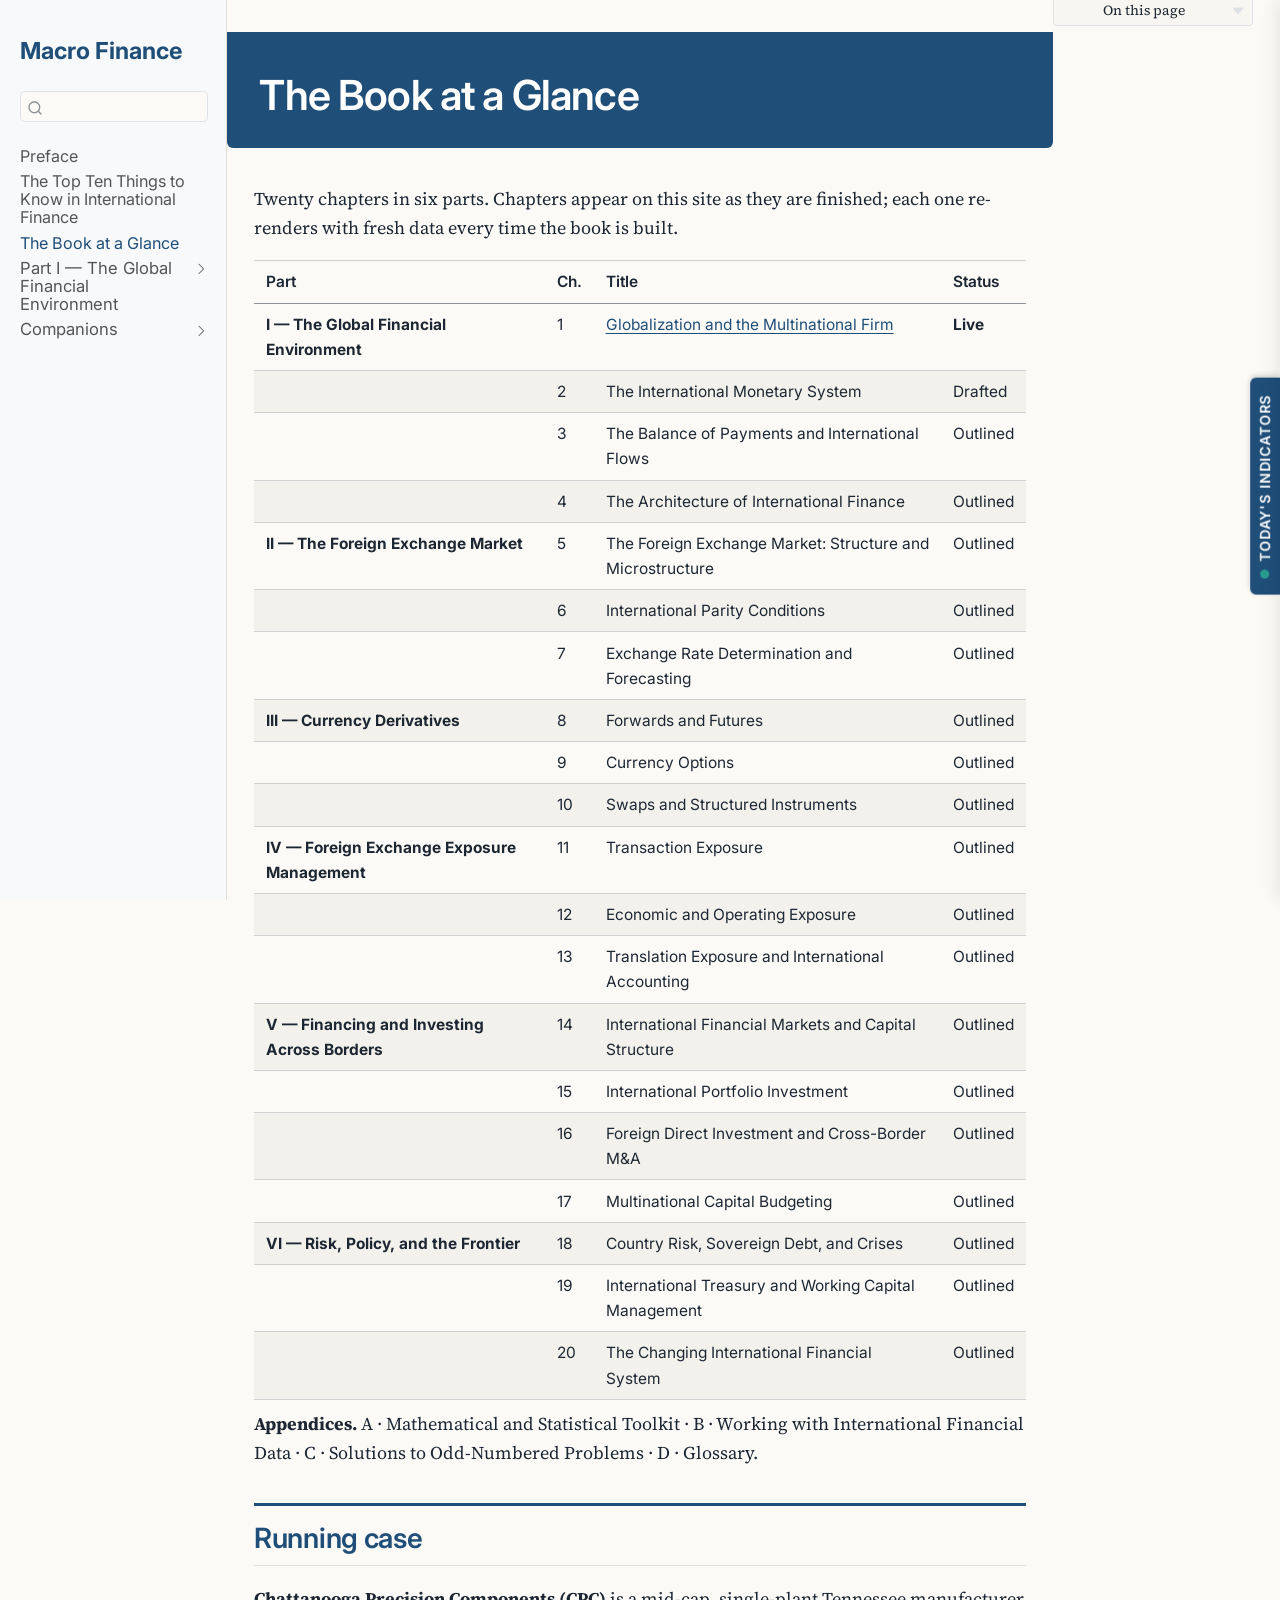
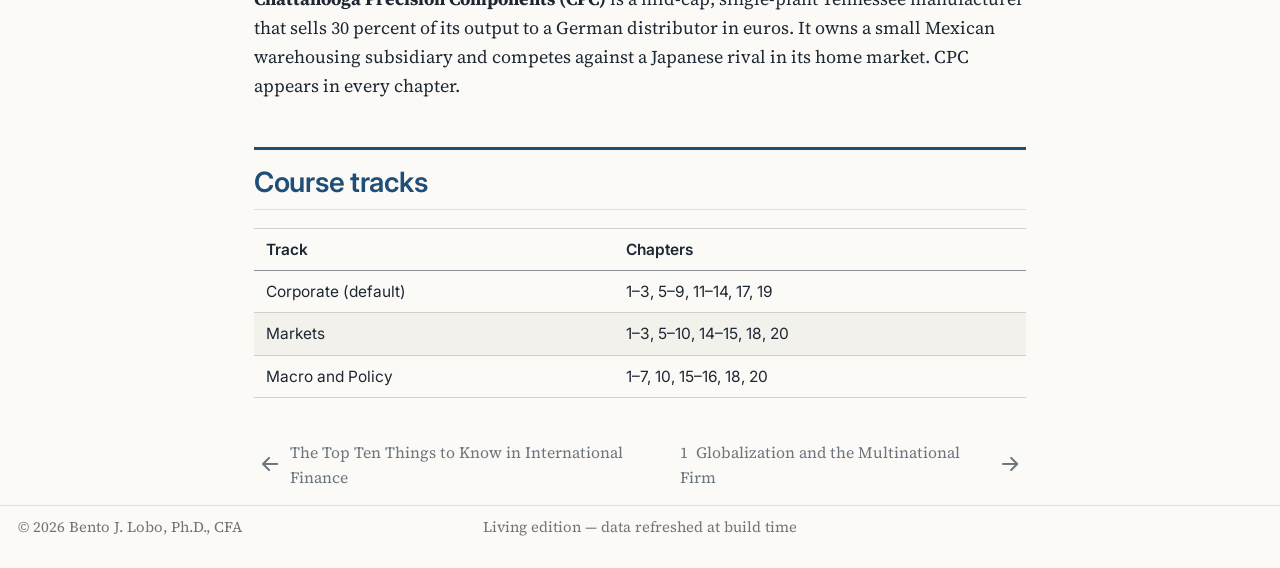
==== contents.html @ 24e32c63 "Built site for gh-pages" ====
<!DOCTYPE html>
<html xmlns="http://www.w3.org/1999/xhtml" lang="en" xml:lang="en"><head>

<meta charset="utf-8">
<meta name="generator" content="quarto-1.11.9">

<meta name="viewport" content="width=device-width, initial-scale=1.0, user-scalable=yes">


<title>The Book at a Glance – Macro Finance</title>
<style>
/* Default styles provided by pandoc.
** See https://pandoc.org/MANUAL.html#variables-for-html for config info.
*/
span.smallcaps{font-variant: small-caps;}
div.columns{display: flex; gap: 1.5em;}
div.column{flex: auto;}
@media screen {
div.columns{gap: min(4vw, 1.5em);}
div.column{overflow-x: auto;}
}
div.hanging-indent{margin-left: 1.5em; text-indent: -1.5em;}
ul.task-list{list-style: none;}
ul.task-list li input[type="checkbox"] {
  width: 0.8em;
  margin: 0 0.8em 0.2em -1em; /* quarto-specific, see https://github.com/quarto-dev/quarto-cli/issues/4556 */ 
  vertical-align: middle;
}
</style>


<script src="site_libs/quarto-nav/quarto-nav.js"></script>
<script src="site_libs/quarto-nav/headroom.min.js"></script>
<script src="site_libs/clipboard/clipboard.min.js"></script>
<script src="site_libs/quarto-search/autocomplete.umd.js"></script>
<script src="site_libs/quarto-search/fuse.min.js"></script>
<script src="site_libs/quarto-search/quarto-search.js"></script>
<meta name="quarto:offset" content="./">
<link href="./chapters/01-introduction.html" rel="next">
<link href="./front/top-ten.html" rel="prev">
<script src="site_libs/quarto-html/quarto.js" type="module"></script>
<script src="site_libs/quarto-html/tabsets/tabsets.js" type="module"></script>
<script src="site_libs/quarto-html/scrollable-regions/scrollable-regions.js" type="module"></script>
<script src="site_libs/quarto-html/popper.min.js"></script>
<script src="site_libs/quarto-html/tippy.umd.min.js"></script>
<script src="site_libs/quarto-html/anchor.min.js"></script>
<link href="site_libs/quarto-html/tippy.css" rel="stylesheet">
<link href="site_libs/quarto-html/quarto-syntax-highlighting-63b5708e65d6cd79cd7618c58d0c21e7.css" rel="stylesheet" id="quarto-text-highlighting-styles">
<script src="site_libs/bootstrap/bootstrap.min.js"></script>
<link href="site_libs/bootstrap/bootstrap-icons.css" rel="stylesheet">
<link href="site_libs/bootstrap/bootstrap-5a69d7421ec103e6927869f8fc206c29.min.css" rel="stylesheet" append-hash="true" id="quarto-bootstrap" data-mode="light">
<script id="quarto-search-options" type="application/json">{
  "location": "sidebar",
  "copy-button": false,
  "collapse-after": 3,
  "panel-placement": "start",
  "type": "textbox",
  "limit": 50,
  "keyboard-shortcut": [
    "f",
    "/",
    "s"
  ],
  "show-item-context": false,
  "language": {
    "search-no-results-text": "No results",
    "search-matching-documents-text": "matching documents",
    "search-copy-link-title": "Copy link to search",
    "search-hide-matches-text": "Hide additional matches",
    "search-more-match-text": "more match in this document",
    "search-more-matches-text": "more matches in this document",
    "search-clear-button-title": "Clear",
    "search-text-placeholder": "",
    "search-detached-cancel-button-title": "Cancel",
    "search-submit-button-title": "Submit",
    "search-label": "Search"
  }
}</script>


</head>

<body class="nav-sidebar docked quarto-light"><a id="quarto-skip-link" class="visually-hidden-focusable" href="#quarto-document-content">Skip to main content</a>

<div id="quarto-search-results"></div>
  <header id="quarto-header" class="headroom fixed-top">
  <nav class="quarto-secondary-nav" aria-label="Toolbar">
    <div class="container-fluid d-flex">
      <button type="button" class="quarto-btn-toggle btn" data-bs-toggle="collapse" role="button" data-bs-target=".quarto-sidebar-collapse-item" aria-controls="quarto-sidebar" aria-expanded="false" aria-label="Toggle sidebar navigation" onclick="if (window.quartoToggleHeadroom) { window.quartoToggleHeadroom(); }">
        <i class="bi bi-layout-text-sidebar-reverse"></i>
      </button>
        <nav class="quarto-page-breadcrumbs" aria-label="Breadcrumbs"><ol class="breadcrumb"><li class="breadcrumb-item"><a href="./contents.html">The Book at a Glance</a></li></ol></nav>
        <a class="flex-grow-1" data-bs-toggle="collapse" data-bs-target=".quarto-sidebar-collapse-item" onclick="if (window.quartoToggleHeadroom) { window.quartoToggleHeadroom(); }">      
        </a>
      <button type="button" class="btn quarto-search-button" aria-label="Search" onclick="window.quartoOpenSearch();">
        <i class="bi bi-search"></i>
      </button>
    </div>
  </nav>
</header>
<!-- content -->
<div id="quarto-content" class="quarto-container page-columns page-rows-contents page-layout-article">
<!-- sidebar -->
  <nav id="quarto-sidebar" class="sidebar collapse collapse-horizontal quarto-sidebar-collapse-item sidebar-navigation docked overflow-auto" aria-label="Site">
    <div class="pt-lg-2 mt-2 text-left sidebar-header">
    <div class="sidebar-title mb-0 py-0">
      <a href="./">Macro Finance</a> 
    </div>
      </div>
        <div class="mt-2 flex-shrink-0 align-items-center">
        <div class="sidebar-search">
        <div id="quarto-search" class="" title="Search"></div>
        </div>
        </div>
    <div class="sidebar-menu-container"> 
    <ul class="list-unstyled mt-1">
        <li class="sidebar-item">
  <div class="sidebar-item-container"> 
  <a href="./index.html" class="sidebar-item-text sidebar-link">
 <span class="menu-text">Preface</span></a>
  </div>
</li>
        <li class="sidebar-item">
  <div class="sidebar-item-container"> 
  <a href="./front/top-ten.html" class="sidebar-item-text sidebar-link">
 <span class="menu-text">The Top Ten Things to Know in International Finance</span></a>
  </div>
</li>
        <li class="sidebar-item">
  <div class="sidebar-item-container"> 
  <a href="./contents.html" class="sidebar-item-text sidebar-link active">
 <span class="menu-text">The Book at a Glance</span></a>
  </div>
</li>
        <li class="sidebar-item sidebar-item-section">
      <div class="sidebar-item-container"> 
            <button type="button" class="sidebar-item-text sidebar-item-toggle sidebar-link text-start collapsed" data-bs-toggle="collapse" data-bs-target="#quarto-sidebar-section-1" aria-controls="quarto-sidebar-section-1" aria-expanded="false">
 <span class="menu-text" id="quarto-sidebar-section-1-label">Part I — The Global Financial Environment</span><i class="bi bi-chevron-right" aria-hidden="true"></i></button>
      </div>
      <ul id="quarto-sidebar-section-1" aria-labelledby="quarto-sidebar-section-1-label" class="collapse list-unstyled sidebar-section depth1 ">  
          <li class="sidebar-item">
  <div class="sidebar-item-container"> 
  <a href="./chapters/01-introduction.html" class="sidebar-item-text sidebar-link">
 <span class="menu-text"><span class="chapter-number">1</span>&nbsp; <span class="chapter-title">Globalization and the Multinational Firm</span></span></a>
  </div>
</li>
      </ul>
  </li>
        <li class="sidebar-item sidebar-item-section">
      <div class="sidebar-item-container"> 
            <button type="button" class="sidebar-item-text sidebar-item-toggle sidebar-link text-start collapsed" data-bs-toggle="collapse" data-bs-target="#quarto-sidebar-section-2" aria-controls="quarto-sidebar-section-2" aria-expanded="false">
 <span class="menu-text" id="quarto-sidebar-section-2-label">Companions</span><i class="bi bi-chevron-right" aria-hidden="true"></i></button>
      </div>
      <ul id="quarto-sidebar-section-2" aria-labelledby="quarto-sidebar-section-2-label" class="collapse list-unstyled sidebar-section depth1 ">  
          <li class="sidebar-item">
  <div class="sidebar-item-container"> 
  <a href="./companions/ai.html" class="sidebar-item-text sidebar-link">
 <span class="menu-text">AI in International Finance</span></a>
  </div>
</li>
          <li class="sidebar-item">
  <div class="sidebar-item-container"> 
  <a href="./companions/beyond-the-page.html" class="sidebar-item-text sidebar-link">
 <span class="menu-text">Beyond the Page</span></a>
  </div>
</li>
      </ul>
  </li>
    </ul>
    </div>
</nav>
<div id="quarto-sidebar-glass" class="quarto-sidebar-collapse-item" data-bs-toggle="collapse" data-bs-target=".quarto-sidebar-collapse-item"></div>
<!-- margin-sidebar -->
    <div id="quarto-margin-sidebar" class="sidebar margin-sidebar">
        <nav id="TOC" role="doc-toc" aria-labelledby="toc-title" class="toc-active">
    <h2 id="toc-title">On this page</h2>
   
  <ul>
  <li><a href="#running-case" id="toc-running-case" class="nav-link active" data-scroll-target="#running-case">Running case</a></li>
  <li><a href="#course-tracks" id="toc-course-tracks" class="nav-link" data-scroll-target="#course-tracks">Course tracks</a></li>
  </ul>
</nav>
    </div>
<!-- main -->
<main class="content" id="quarto-document-content" tabindex="-1">

<header id="title-block-header" class="quarto-title-block default">
<div class="quarto-title">
<h1 class="title">The Book at a Glance</h1>
</div>



<div class="quarto-title-meta">

    
  
    
  </div>
  


</header>


<p>Twenty chapters in six parts. Chapters appear on this site as they are finished; each one re-renders with fresh data every time the book is built.</p>
<table class="caption-top table">
<thead>
<tr class="header">
<th>Part</th>
<th>Ch.</th>
<th>Title</th>
<th>Status</th>
</tr>
</thead>
<tbody>
<tr class="odd">
<td><strong>I — The Global Financial Environment</strong></td>
<td>1</td>
<td><a href="./chapters/01-introduction.html">Globalization and the Multinational Firm</a></td>
<td><strong>Live</strong></td>
</tr>
<tr class="even">
<td></td>
<td>2</td>
<td>The International Monetary System</td>
<td>Drafted</td>
</tr>
<tr class="odd">
<td></td>
<td>3</td>
<td>The Balance of Payments and International Flows</td>
<td>Outlined</td>
</tr>
<tr class="even">
<td></td>
<td>4</td>
<td>The Architecture of International Finance</td>
<td>Outlined</td>
</tr>
<tr class="odd">
<td><strong>II — The Foreign Exchange Market</strong></td>
<td>5</td>
<td>The Foreign Exchange Market: Structure and Microstructure</td>
<td>Outlined</td>
</tr>
<tr class="even">
<td></td>
<td>6</td>
<td>International Parity Conditions</td>
<td>Outlined</td>
</tr>
<tr class="odd">
<td></td>
<td>7</td>
<td>Exchange Rate Determination and Forecasting</td>
<td>Outlined</td>
</tr>
<tr class="even">
<td><strong>III — Currency Derivatives</strong></td>
<td>8</td>
<td>Forwards and Futures</td>
<td>Outlined</td>
</tr>
<tr class="odd">
<td></td>
<td>9</td>
<td>Currency Options</td>
<td>Outlined</td>
</tr>
<tr class="even">
<td></td>
<td>10</td>
<td>Swaps and Structured Instruments</td>
<td>Outlined</td>
</tr>
<tr class="odd">
<td><strong>IV — Foreign Exchange Exposure Management</strong></td>
<td>11</td>
<td>Transaction Exposure</td>
<td>Outlined</td>
</tr>
<tr class="even">
<td></td>
<td>12</td>
<td>Economic and Operating Exposure</td>
<td>Outlined</td>
</tr>
<tr class="odd">
<td></td>
<td>13</td>
<td>Translation Exposure and International Accounting</td>
<td>Outlined</td>
</tr>
<tr class="even">
<td><strong>V — Financing and Investing Across Borders</strong></td>
<td>14</td>
<td>International Financial Markets and Capital Structure</td>
<td>Outlined</td>
</tr>
<tr class="odd">
<td></td>
<td>15</td>
<td>International Portfolio Investment</td>
<td>Outlined</td>
</tr>
<tr class="even">
<td></td>
<td>16</td>
<td>Foreign Direct Investment and Cross-Border M&amp;A</td>
<td>Outlined</td>
</tr>
<tr class="odd">
<td></td>
<td>17</td>
<td>Multinational Capital Budgeting</td>
<td>Outlined</td>
</tr>
<tr class="even">
<td><strong>VI — Risk, Policy, and the Frontier</strong></td>
<td>18</td>
<td>Country Risk, Sovereign Debt, and Crises</td>
<td>Outlined</td>
</tr>
<tr class="odd">
<td></td>
<td>19</td>
<td>International Treasury and Working Capital Management</td>
<td>Outlined</td>
</tr>
<tr class="even">
<td></td>
<td>20</td>
<td>The Changing International Financial System</td>
<td>Outlined</td>
</tr>
</tbody>
</table>
<p><strong>Appendices.</strong> A · Mathematical and Statistical Toolkit · B · Working with International Financial Data · C · Solutions to Odd-Numbered Problems · D · Glossary.</p>
<section id="running-case" class="level2">
<h2 class="anchored" data-anchor-id="running-case">Running case</h2>
<p><strong>Chattanooga Precision Components (CPC)</strong> is a mid-cap, single-plant Tennessee manufacturer that sells 30 percent of its output to a German distributor in euros. It owns a small Mexican warehousing subsidiary and competes against a Japanese rival in its home market. CPC appears in every chapter.</p>
</section>
<section id="course-tracks" class="level2">
<h2 class="anchored" data-anchor-id="course-tracks">Course tracks</h2>
<table class="caption-top table">
<thead>
<tr class="header">
<th>Track</th>
<th>Chapters</th>
</tr>
</thead>
<tbody>
<tr class="odd">
<td>Corporate (default)</td>
<td>1–3, 5–9, 11–14, 17, 19</td>
</tr>
<tr class="even">
<td>Markets</td>
<td>1–3, 5–10, 14–15, 18, 20</td>
</tr>
<tr class="odd">
<td>Macro and Policy</td>
<td>1–7, 10, 15–16, 18, 20</td>
</tr>
</tbody>
</table>


</section>

</main> <!-- /main -->
<!-- Today's Indicators: site-wide sidebar. Markets and policy odds load in the reader's
     browser; macro releases come from cache/dashboard.json (pylib/dashboard.py). -->
<style>
#mf-ind-toggle{position:fixed;right:0;top:42%;z-index:1040;writing-mode:vertical-rl;transform:rotate(180deg);
  background:#1f4e79;color:#fff;border:0;border-radius:0 6px 6px 0;padding:.9rem .45rem;font:600 .78rem/1 Inter,system-ui,sans-serif;
  letter-spacing:.06em;text-transform:uppercase;cursor:pointer;box-shadow:0 2px 6px rgba(0,0,0,.18)}
#mf-ind-toggle .dot{display:inline-block;width:.5rem;height:.5rem;border-radius:50%;background:#2a9d8f;margin-bottom:.45rem;
  animation:mfpulse 2s infinite}
@keyframes mfpulse{0%,100%{opacity:1}50%{opacity:.35}}
#mf-ind{position:fixed;top:0;right:0;bottom:0;width:330px;max-width:92vw;z-index:1050;background:#fbfaf7;
  border-left:1px solid #e3e0d8;box-shadow:-4px 0 16px rgba(0,0,0,.08);transform:translateX(100%);transition:transform .25s ease;
  display:flex;flex-direction:column;font-family:Inter,system-ui,-apple-system,"Segoe UI",sans-serif;color:#1d2733}
body.mf-ind-open #mf-ind{transform:none}
body.mf-ind-open #mf-ind-toggle{display:none}
@media (min-width:1400px){ body.mf-ind-open{padding-right:330px} body.mf-ind-open #mf-ind{box-shadow:none} }
#mf-ind header{background:#1f4e79;color:#fff;padding:.75rem 1rem .6rem;display:flex;align-items:flex-start;justify-content:space-between}
#mf-ind header h2{all:unset;display:block;font-weight:700;font-size:1rem;letter-spacing:-.01em}
#mf-ind header .sub{font-size:.72rem;color:#c9d8e6;margin-top:.15rem}
#mf-ind header button{background:none;border:0;color:#fff;font-size:1.3rem;line-height:1;cursor:pointer;padding:0 .2rem}
#mf-ind .body{overflow-y:auto;padding:.3rem 0 1rem;flex:1}
#mf-ind section{padding:.55rem 1rem .4rem;border-bottom:1px solid #e3e0d8}
#mf-ind h3{all:unset;display:block;font-size:.68rem;font-weight:700;letter-spacing:.12em;text-transform:uppercase;color:#2a9d8f;margin:.15rem 0 .4rem}
#mf-ind .note{font-size:.68rem;color:#6b7785;line-height:1.35;margin:.3rem 0 0}
#mf-ind .note a{color:#6b7785}
#mf-ind .tv{height:69px;overflow:hidden;margin:0 -.4rem;position:relative}
#mf-ind .tv iframe{width:190%!important;margin-left:-90%}
#mf-ind .tvlab{position:absolute;left:0;top:0;bottom:0;width:48%;background:#fbfaf7;z-index:2;display:flex;flex-direction:column;
  justify-content:center;padding-left:.45rem;line-height:1.2}
#mf-ind .tvlab b{font-size:.86rem;color:#1d2733}#mf-ind .tvlab small{font-size:.66rem;color:#8a95a2}
#mf-ind .row{display:flex;justify-content:space-between;align-items:baseline;gap:.5rem;padding:.28rem 0;font-size:.82rem}
#mf-ind .row + .row{border-top:1px dotted #e3e0d8}
#mf-ind .row .lab{flex:1;color:#3a4654;line-height:1.25}
#mf-ind .row .lab small{display:block;color:#8a95a2;font-size:.68rem}
#mf-ind .row .v{font-weight:700;font-variant-numeric:tabular-nums;white-space:nowrap;text-align:right}
#mf-ind .row .v small{display:block;font-weight:400;font-size:.68rem;color:#8a95a2}
#mf-ind .up{color:#c0392b}#mf-ind .dn{color:#2a7f62}#mf-ind .flat{color:#6b7785}
#mf-ind .odds{margin:.2rem 0 .65rem}
#mf-ind .odds .t{display:flex;justify-content:space-between;font-size:.8rem;margin-bottom:.25rem}
#mf-ind .odds .t a{color:#1d2733;text-decoration:none;white-space:nowrap}#mf-ind .odds .t b{font-weight:700}
#mf-ind .bar{display:flex;height:.95rem;border-radius:3px;overflow:hidden;background:#e3e0d8;font-size:.62rem;color:#fff;font-weight:700}
#mf-ind .bar span{display:flex;align-items:center;justify-content:center;overflow:hidden;white-space:nowrap}
#mf-ind .bar .cut{background:#2a9d8f}#mf-ind .bar .hold{background:#8a95a2}#mf-ind .bar .hike{background:#e76f51}
#mf-ind .legend{display:flex;gap:.7rem;font-size:.66rem;color:#6b7785;margin-top:.1rem}
#mf-ind .legend i{display:inline-block;width:.55rem;height:.55rem;border-radius:2px;margin-right:.2rem;vertical-align:-1px}
#mf-ind .stmt{font-size:.78rem;line-height:1.3;padding:.25rem 0}
#mf-ind .stmt a{color:#1f4e79;text-decoration:none}#mf-ind .stmt a:hover{text-decoration:underline}
#mf-ind .stmt small{display:block;color:#8a95a2;font-size:.66rem}
#mf-ind .stale{color:#b7791f;font-size:.66rem}
#mf-ind .err{font-size:.75rem;color:#8a95a2;font-style:italic}
@media print{#mf-ind,#mf-ind-toggle{display:none!important} body.mf-ind-open{padding-right:0!important}}
</style>

<button id="mf-ind-toggle" type="button" aria-controls="mf-ind" aria-expanded="false">
  <span class="dot"></span>Today's Indicators</button>
<aside id="mf-ind" aria-label="Today's economic indicators" aria-hidden="true">
  <header><div><h2>Today's Indicators</h2><div class="sub" id="mf-ind-clock">&nbsp;</div></div>
    <button type="button" id="mf-ind-close" aria-label="Close indicators">×</button></header>
  <div class="body">
    <section><h3>Markets · live</h3><div id="mf-ind-mkts"></div>
      <p class="note">Streaming quotes via TradingView. DJIA and S&amp;P 500 are index CFDs, which track the cash index
        and also trade outside exchange hours. The Nasdaq Composite and the PHLX Semiconductor index (SOX) are licensed
        and cannot be streamed here, so ETFs stand in on a 15-minute delay: ONEQ tracks the Composite, and SOXX, a
        semiconductor-sector ETF, moves closely with the SOX but is not the same index.</p></section>
    <section><h3>Next policy meeting · market odds</h3><div id="mf-ind-odds"><p class="err">Loading…</p></div>
      <p class="note">Prices on <a href="https://polymarket.com/" target="_blank" rel="noopener">Polymarket</a> prediction
        markets, refreshed every minute. Read them as probabilities; they are not CME FedWatch futures-implied odds.</p></section>
    <section><h3>Central banks</h3><div id="mf-ind-cb"><p class="err">Loading…</p></div></section>
    <section><h3>Inflation</h3><div id="mf-ind-Inflation"></div></section>
    <section><h3>Growth</h3><div id="mf-ind-Growth"></div></section>
    <section><h3>Jobs</h3><div id="mf-ind-Jobs"></div>
      <p class="note" id="mf-ind-src"></p></section>
  </div>
</aside>

<script>
(function () {
  const RAW = "https://raw.githubusercontent.com/bentolobo/macro-finance/main/cache/dashboard.json";
  // [TradingView symbol, our label, sub-label]. TradingView's free widgets cannot show the
  // Nasdaq Composite or PHLX Semiconductor (SOX) index levels (licensed), so those two are
  // tracked through ETFs: ONEQ holds the Composite; SOXX is the largest semiconductor ETF.
  const MKTS = [
    ["FOREXCOM:DJI", "DJIA", "Dow Jones Industrials"],
    ["FOREXCOM:SPXUSD", "S&P 500", "Index"],
    ["NASDAQ:ONEQ", "Nasdaq Composite", "via ONEQ ETF · delayed"],
    ["NASDAQ:SOXX", "Semiconductors", "via SOXX ETF · delayed"],
    ["PYTH:US10Y", "10-yr Treasury", "Yield, %"],
    ["FX:EURUSD", "EUR/USD", "Dollars per euro"],
    ["FX:USDJPY", "USD/JPY", "Yen per dollar"]];
  const BANKS = [
    {name: "Federal Reserve", tag: "fed-rates", re: /^Fed Decision in/i},
    {name: "ECB", tag: "ecb", re: /^ECB Interest Rates:/i},
    {name: "Bank of Japan", tag: "boj", re: /^Bank of Japan Decision in/i}];
  const $ = (id) => document.getElementById(id);
  const esc = (s) => String(s ?? "").replace(/[&<>"]/g, (c) => ({"&": "&amp;", "<": "&lt;", ">": "&gt;", '"': "&quot;"}[c]));
  const store = {get(k) { try { return localStorage.getItem(k); } catch (e) { return null; } },
                 set(k, v) { try { localStorage.setItem(k, v); } catch (e) {} }};
  let started = false, timers = [];

  // ------------------------------------------------------------------ open / close
  function setOpen(open) {
    document.body.classList.toggle("mf-ind-open", open);
    $("mf-ind").setAttribute("aria-hidden", String(!open));
    $("mf-ind-toggle").setAttribute("aria-expanded", String(open));
    store.set("mf-ind-open", open ? "1" : "0");
    if (open && !started) start();
  }
  $("mf-ind-toggle").addEventListener("click", () => setOpen(true));
  $("mf-ind-close").addEventListener("click", () => setOpen(false));
  document.addEventListener("keydown", (e) => { if (e.key === "Escape" && document.body.classList.contains("mf-ind-open") && innerWidth < 1400) setOpen(false); });

  // ------------------------------------------------------------------ clock
  function tick() {
    const t = new Date().toLocaleString("en-US", {timeZone: "America/New_York", weekday: "short", month: "short",
      day: "numeric", hour: "numeric", minute: "2-digit"});
    $("mf-ind-clock").textContent = t + " ET";
  }

  // ------------------------------------------------------------------ markets
  function markets() {
    const box = $("mf-ind-mkts");
    for (const [sym, name, sub] of MKTS) {
      const c = document.createElement("div");
      c.className = "tv tradingview-widget-container";
      const lab = document.createElement("div");
      lab.className = "tvlab";
      lab.innerHTML = `<b>${esc(name)}</b><small>${esc(sub)}</small>`;
      c.innerHTML = '<div class="tradingview-widget-container__widget"></div>';
      const s = document.createElement("script");
      s.src = "https://s3.tradingview.com/external-embedding/embed-widget-single-quote.js";
      s.async = true;
      s.text = JSON.stringify({symbol: sym, width: "100%", colorTheme: "light", isTransparent: true, locale: "en"});
      c.appendChild(s);
      c.appendChild(lab);
      box.appendChild(c);
    }
  }

  // ------------------------------------------------------------------ policy odds
  async function nextMeeting(b) {
    const r = await fetch(`https://gamma-api.polymarket.com/events?tag_slug=${b.tag}&closed=false&limit=100`);
    const evs = (await r.json()).filter((e) => b.re.test(e.title) && new Date(e.endDate) > new Date());
    evs.sort((a, z) => new Date(a.endDate) - new Date(z.endDate));
    const e = evs[0];
    if (!e) return null;
    const g = {cut: 0, hold: 0, hike: 0}; let top = null;
    for (const m of e.markets || []) {
      if (m.closed) continue;
      let p; try { p = parseFloat(JSON.parse(m.outcomePrices)[0]); } catch (x) { continue; }
      const lab = m.groupItemTitle || m.question || "";
      const k = /decrease|cut/i.test(lab) ? "cut" : /no change|hold|unchanged/i.test(lab) ? "hold" : /increase|hike/i.test(lab) ? "hike" : null;
      if (!k || isNaN(p)) continue;
      g[k] += p;
      if (!top || p > top.p) top = {lab, p};
    }
    const tot = g.cut + g.hold + g.hike;
    if (!tot) return null;
    for (const k in g) g[k] /= tot;
    const month = (e.title.match(/(January|February|March|April|May|June|July|August|September|October|November|December)/) || [])[1] || "";
    return {bank: b.name, month, g, top: top && {lab: top.lab, p: top.p / tot}, url: `https://polymarket.com/event/${e.slug}`};
  }
  function short(l) {
    if (/no change|hold|unchanged/i.test(l)) return "Hold";
    const m = l.match(/(\d+\+?)\s*bps?/i);
    return (/increase|hike/i.test(l) ? "Hike" : "Cut") + (m ? " " + m[1] + " bp" : "");
  }
  async function odds() {
    const res = await Promise.allSettled(BANKS.map(nextMeeting));
    const pct = (x) => Math.round(x * 100);
    const html = res.map((r) => {
      if (r.status !== "fulfilled" || !r.value) return "";
      const o = r.value, g = o.g;
      const seg = (k, lab) => g[k] > 0.005 ? `<span class="${k}" style="width:${(g[k] * 100).toFixed(1)}%" title="${lab} ${pct(g[k])}%">${g[k] > .12 ? pct(g[k]) + "%" : ""}</span>` : "";
      return `<div class="odds"><div class="t"><span>${esc(o.bank)} · ${esc(o.month)}</span>
        <a href="${o.url}" target="_blank" rel="noopener">${esc(short(o.top.lab))} <b>${pct(o.top.p)}%</b></a></div>
        <div class="bar">${seg("cut", "Cut")}${seg("hold", "Hold")}${seg("hike", "Hike")}</div></div>`;
    }).join("");
    $("mf-ind-odds").innerHTML = html ? html + '<div class="legend"><span><i style="background:#2a9d8f"></i>Cut</span><span><i style="background:#8a95a2"></i>Hold</span><span><i style="background:#e76f51"></i>Hike</span></div>'
                                      : '<p class="err">Odds are unavailable right now.</p>';
  }

  // ------------------------------------------------------------------ macro data
  function siteBase() {
    const s = document.querySelector('script[src*="site_libs/"]');
    return s ? s.src.slice(0, s.src.indexOf("site_libs/")) : "./";
  }
  async function getJSON() {
    for (const u of [RAW + "?t=" + Math.floor(Date.now() / 300000), siteBase() + "cache/dashboard.json"]) {
      try { const r = await fetch(u, {cache: "no-cache"}); if (r.ok) return await r.json(); } catch (e) {}
    }
    return null;
  }
  const fmt = (v, it) => it.unit === "k" ? Math.round(v).toLocaleString("en-US") + "k"
                                         : Number(v).toFixed(it.dp) + (it.unit === "%" ? "%" : "");
  const fdate = (d) => new Date(d + (d.length === 10 ? "T12:00:00" : "")).toLocaleDateString("en-US", {month: "short", day: "numeric"});
  function arrow(it) {
    const d = it.value - it.prev, eps = it.unit === "k" ? 0.5 : 0.05;
    if (Math.abs(d) < eps) return '<span class="flat">▬</span>';
    const good = (d > 0) === !!it.up_is_good;
    return `<span class="${good ? "dn" : "up"}">${d > 0 ? "▲" : "▼"}</span>`;
  }
  async function macro() {
    const d = await getJSON();
    if (!d) { $("mf-ind-cb").innerHTML = '<p class="err">Data unavailable.</p>'; return; }
    for (const g of d.groups || []) {
      const el = $("mf-ind-" + g.title); if (!el) continue;
      el.innerHTML = g.items.map((it) => `<div class="row"><span class="lab"><a href="${it.url}" target="_blank" rel="noopener" style="color:inherit;text-decoration:none">${esc(it.label)}</a>
        <small>${esc(it.period)}${it.updated ? " · updated " + fdate(it.updated) : ""}${it.status === "cached" ? ' <span class="stale">· last good value</span>' : ""}</small></span>
        <span class="v">${arrow(it)} ${fmt(it.value, it)}<small>prior ${fmt(it.prev, it)}</small></span></div>`).join("");
    }
    const pol = (d.policy || []).map((p) => `<div class="row"><span class="lab">${esc(p.bank)}<small>${esc(p.label)} · ${esc(p.last_move_text)}</small></span>
        <span class="v ${p.last_move_bp > 0 ? "up" : p.last_move_bp < 0 ? "dn" : ""}">${esc(p.rate)}</span></div>`).join("");
    const st = (d.statements || []).slice(0, 4).map((s) => `<div class="stmt"><a href="${esc(s.link)}" target="_blank" rel="noopener">${esc(s.title)}</a>
        <small>${esc(s.bank)} · ${fdate(s.date)}</small></div>`).join("");
    $("mf-ind-cb").innerHTML = pol + (st ? '<div style="margin-top:.35rem">' + st + "</div>" : "");
    const built = d.built ? new Date(d.built).toLocaleString("en-US", {timeZone: "America/New_York", month: "short", day: "numeric", hour: "numeric", minute: "2-digit"}) + " ET" : "—";
    $("mf-ind-src").innerHTML = `Releases from BLS, BEA, the Atlanta Fed, the Fed and ECB via <a href="https://fred.stlouisfed.org/" target="_blank" rel="noopener">FRED</a>, and Eurostat; ` +
      `checked hourly on weekdays. Arrows compare with the prior release. Last change recorded ${built}.`;
  }

  // ------------------------------------------------------------------ start
  function start() {
    started = true;
    tick(); markets(); odds(); macro();
    timers.push(setInterval(tick, 30000), setInterval(odds, 60000), setInterval(macro, 600000));
  }
  const saved = store.get("mf-ind-open");
  setOpen(saved === null ? innerWidth >= 1400 : saved === "1");
})();
</script>
<!-- Modules, gates and the Chapter Checkpoint.
     Authoring (in a chapter .qmd):
       ::: {#module-map data-chapter="ch01"}          module map + progress (top of chapter)
       ::: {.module-banner data-n="1" data-title="…"} start of a module
       ::::: {.gate data-module="1"} :::: {.q} prompt ::: {.a} model answer ::: :::: :::::
       ::::: {.gate .pretest data-module="0"} …       pretest: answers saved, no model answers
       ::: {#pretest-recall}                           shows saved pretest answers (Revisit box)
       ::: {#checkpoint}  + a <script type="application/json" id="checkpoint-items"> block
     Soft lock: every module stays readable; only the Checkpoint is locked until all gates
     are done. State lives in this browser only (localStorage). ?preview opens everything. -->
<style>
.mf-map{background:#fff;border:1px solid #e3e0d8;border-top:4px solid #2a9d8f;border-radius:6px;padding:1rem 1.2rem .8rem;margin:0 0 1.8rem;font-family:Inter,system-ui,sans-serif}
.mf-map h4{all:unset;display:block;font-weight:700;color:#1f4e79;font-size:1rem;margin-bottom:.15rem}
.mf-map .sub{font-size:.8rem;color:#6b7785;margin-bottom:.7rem}
.mf-map ol{list-style:none;padding:0;margin:0;counter-reset:none}
.mf-map li{display:flex;align-items:center;gap:.6rem;padding:.38rem 0;border-top:1px dotted #e3e0d8;font-size:.88rem}
.mf-map li:first-child{border-top:0}
.mf-map .st{flex:0 0 1.5rem;height:1.5rem;border-radius:50%;display:flex;align-items:center;justify-content:center;font-size:.75rem;font-weight:700;border:2px solid #c9d3dc;color:#8a95a2;background:#fff}
.mf-map .done .st{background:#2a9d8f;border-color:#2a9d8f;color:#fff}
.mf-map .cp .st{border-color:#1f4e79;color:#1f4e79}
.mf-map .cp.locked .st{border-color:#c9d3dc;color:#8a95a2}
.mf-map a{color:#1d2733;text-decoration:none}.mf-map a:hover{text-decoration:underline}
.mf-map .tag{margin-left:auto;font-size:.72rem;color:#8a95a2;white-space:nowrap}
.mf-map .done .tag{color:#2a9d8f}
.mf-map .bar{height:6px;background:#eef1f4;border-radius:3px;margin:.7rem 0 .5rem;overflow:hidden}
.mf-map .bar span{display:block;height:100%;background:#2a9d8f;transition:width .3s}
.mf-map .tools{font-size:.72rem;color:#8a95a2}.mf-map .tools button{all:unset;cursor:pointer;color:#1f4e79;text-decoration:underline;margin-right:.8rem}
.mf-banner{display:flex;align-items:center;gap:.7rem;margin:2.4rem 0 -.6rem;font-family:Inter,system-ui,sans-serif}
.mf-banner .n{background:#1f4e79;color:#fff;font-weight:700;font-size:.72rem;letter-spacing:.1em;text-transform:uppercase;padding:.28rem .6rem;border-radius:3px}
.mf-banner .t{font-weight:600;color:#1f4e79;font-size:.9rem}
.mf-banner .s{margin-left:auto;font-size:.74rem;color:#8a95a2}
.mf-banner.done .s{color:#2a9d8f}
.mf-banner .warn{display:block;font-size:.74rem;color:#b7791f;font-weight:400}
.mf-gate{background:#f3f7f6;border:1px solid #cfe5e1;border-left:5px solid #2a9d8f;border-radius:0 6px 6px 0;padding:1rem 1.2rem .6rem;margin:2rem 0;font-family:Inter,system-ui,sans-serif;font-size:.9rem}
.mf-gate > h4{all:unset;display:block;font-weight:700;color:#1d6b62;font-size:.95rem;margin-bottom:.15rem}
.mf-gate > .sub{font-size:.78rem;color:#5c6b78;margin-bottom:.6rem}
.mf-gq{border-top:1px solid #d9ebe7;padding:.7rem 0 .5rem}
.mf-gq .p{font-family:"Source Serif 4",Georgia,serif;font-size:1rem;margin-bottom:.45rem}
.mf-gq .p p{margin:0}
.mf-gq textarea,.mf-cp input[type=text],.mf-cp textarea{width:100%;box-sizing:border-box;border:1px solid #c9d3dc;border-radius:4px;padding:.45rem .55rem;font:inherit;font-size:.9rem;background:#fff}
.mf-gq textarea{min-height:3.2rem}
.mf-btn{all:unset;cursor:pointer;display:inline-block;background:#1f4e79;color:#fff;font-weight:600;font-size:.8rem;padding:.38rem .8rem;border-radius:4px;margin:.4rem .4rem 0 0}
.mf-btn[disabled]{background:#a9b6c3;cursor:not-allowed}
.mf-btn.ghost{background:#fff;color:#1f4e79;border:1px solid #1f4e79}
.mf-btn.r1{background:#2a9d8f}.mf-btn.r2{background:#b7791f}.mf-btn.r3{background:#c0392b}
.mf-ans{background:#fff;border:1px dashed #9fd8cf;border-radius:4px;padding:.55rem .7rem;margin-top:.5rem;font-size:.88rem}
.mf-ans b.k{color:#1d6b62}
.mf-rated{font-size:.78rem;color:#1d6b62;margin-top:.35rem}
.mf-gate .fin{font-weight:700;color:#1d6b62;padding:.5rem 0}
.mf-cp{background:#fff;border:1px solid #c9d3dc;border-top:5px solid #1f4e79;border-radius:6px;padding:1.1rem 1.3rem;margin:1.2rem 0 2rem;font-family:Inter,system-ui,sans-serif;font-size:.9rem}
.mf-cp.locked{background:#f6f5f2;border-top-color:#a9b6c3}
.mf-cp h4{all:unset;display:block;font-weight:700;font-size:1.05rem;color:#1f4e79;margin-bottom:.3rem}
.mf-cp .lock{font-size:2rem;line-height:1;float:right;opacity:.5}
.mf-cp ul.todo{margin:.4rem 0 .2rem 1.1rem}
.mf-cp .meta{font-size:.78rem;color:#6b7785}
.mf-ci{border-top:1px solid #e3e0d8;padding:.9rem 0 .6rem}
.mf-ci .hd{font-size:.7rem;font-weight:700;letter-spacing:.1em;text-transform:uppercase;color:#8a95a2;margin-bottom:.25rem}
.mf-ci .p{font-family:"Source Serif 4",Georgia,serif;font-size:1rem;margin-bottom:.5rem}
.mf-ci .row{display:flex;gap:.8rem;align-items:center;flex-wrap:wrap}
.mf-ci .row input[type=text]{max-width:12rem}
.mf-ci label.c{font-size:.78rem;color:#5c6b78;display:flex;align-items:center;gap:.4rem}
.mf-ci input[type=range]{width:8rem}
.mf-ci .res{margin-top:.5rem;padding:.55rem .7rem;border-radius:4px;font-size:.86rem}
.mf-ci .res.ok{background:#e8f5f2;border-left:4px solid #2a9d8f}
.mf-ci .res.no{background:#fbeeea;border-left:4px solid #e76f51}
.mf-ci .res.self{background:#f4f6f8;border-left:4px solid #8a95a2}
.mf-score{background:#1f4e79;color:#fff;border-radius:6px;padding:.9rem 1.1rem;margin:.8rem 0}
.mf-score b{font-size:1.5rem}
.mf-score .meta{color:#c9d8e6}
.mf-score a{color:#9fd8cf}
.mf-preview{position:fixed;left:.6rem;bottom:.6rem;z-index:1060;background:#b7791f;color:#fff;font:600 .72rem Inter,sans-serif;padding:.3rem .6rem;border-radius:4px}
@media print{.mf-gate textarea,.mf-btn,.mf-map .tools,.mf-preview{display:none!important}}
</style>
<script>
(function () {
  const map = document.getElementById("module-map");
  if (!map) return;
  const CH = map.dataset.chapter || "ch";
  const KEY = "mf-progress-" + CH;
  const PREVIEW = /[?&]preview\b/.test(location.search);
  const PASS = 70, MAX_ATTEMPTS = 3, WAIT_H = 24;
  const esc = (s) => String(s ?? "").replace(/[&<>"]/g, (c) => ({"&": "&amp;", "<": "&lt;", ">": "&gt;", '"': "&quot;"}[c]));
  const load = () => { try { return JSON.parse(localStorage.getItem(KEY + (PREVIEW ? "-preview" : ""))) || {}; } catch (e) { return {}; } };
  let S = load(); S.gates = S.gates || {}; S.attempts = S.attempts || [];
  const persist = () => { try { localStorage.setItem(KEY + (PREVIEW ? "-preview" : ""), JSON.stringify(S)); } catch (e) {} };
  const save = () => { persist(); render(); };
  if (PREVIEW) { const b = document.createElement("div"); b.className = "mf-preview"; b.textContent = "Instructor preview · progress not kept with student data"; document.body.appendChild(b); }

  // -------------------------------------------------------------- modules
  const banners = [...document.querySelectorAll(".module-banner")].map((el) => ({el, n: +el.dataset.n, title: el.dataset.title}));
  const gates = [...document.querySelectorAll(".gate")];
  const titleOf = (n) => (banners.find((b) => b.n === n) || {}).title || (n === 0 ? "Before You Read" : "Module " + n);
  const gateDone = (n) => !!(S.gates[n] && S.gates[n].done);
  const allN = gates.map((g) => +g.dataset.module).sort((a, b) => a - b);
  const allDone = () => allN.every(gateDone);

  // ---------------------------------------------------------------- gates
  gates.forEach((g) => {
    const n = +g.dataset.module, pre = g.classList.contains("pretest");
    g.id = g.id || "gate-" + n;
    const qs = [...g.querySelectorAll(":scope > .q")].map((q) => {
      const a = q.querySelector(":scope > .a"); const ans = a ? a.innerHTML : ""; if (a) a.remove();
      return {prompt: q.innerHTML, ans};
    });
    const box = document.createElement("div");
    box.className = "mf-gate"; box.id = g.id; box.dataset.module = n;
    g.replaceWith(box);
    const st = () => (S.gates[n] = S.gates[n] || {items: []});
    function draw() {
      const s = st();
      box.innerHTML = pre
        ? `<h4>Before you read: commit to an answer</h4><div class="sub">Type your best guess to each question above. No looking anything up. Your answers are kept in this browser, and you'll see them again at the end of the chapter.</div>`
        : `<h4>Check · Module ${n}: ${esc(titleOf(n))}</h4><div class="sub">Answer from memory first, then reveal the model answer and rate yourself honestly. Rating every question completes the check. Your rating isn't scored; the attempt is what counts.</div>`;
      qs.forEach((q, i) => {
        const it = s.items[i] = s.items[i] || {};
        const d = document.createElement("div"); d.className = "mf-gq";
        d.innerHTML = `<div class="p">${pre ? "<b>" + (i + 1) + ".</b> " : ""}${q.prompt}</div><textarea aria-label="Your answer">${esc(it.text || "")}</textarea>`;
        const ta = d.querySelector("textarea");
        if (pre) {
          ta.addEventListener("input", () => { it.text = ta.value; s.done = qs.every((_, j) => (s.items[j] && (s.items[j].text || "").trim().length >= 3)); save(); updateFin(); });
        } else {
          const btn = document.createElement("button"); btn.className = "mf-btn"; btn.type = "button"; btn.textContent = "Reveal model answer";
          const area = document.createElement("div");
          const showAns = () => {
            btn.remove();
            area.innerHTML = `<div class="mf-ans"><b class="k">Model answer.</b> ${q.ans}</div>` +
              (it.rating ? `<div class="mf-rated">You rated this: ${{1: "got it", 2: "partly", 3: "missed it"}[it.rating]}. <a href="#" class="rerate">change</a></div>`
                         : `<div><button class="mf-btn r1" data-r="1" type="button">Got it</button><button class="mf-btn r2" data-r="2" type="button">Partly</button><button class="mf-btn r3" data-r="3" type="button">Missed it</button></div>`);
            area.querySelectorAll("[data-r]").forEach((b) => b.addEventListener("click", () => {
              it.rating = +b.dataset.r; it.text = ta.value; s.done = qs.every((_, j) => s.items[j] && s.items[j].rating); if (s.done) s.when = Date.now(); save(); showAns(); updateFin();
            }));
            const rr = area.querySelector(".rerate"); if (rr) rr.addEventListener("click", (e) => { e.preventDefault(); it.rating = 0; s.done = false; save(); showAns(); updateFin(); });
          };
          btn.disabled = (ta.value.trim().length < 10) && !PREVIEW;
          ta.addEventListener("input", () => { it.text = ta.value; btn.disabled = ta.value.trim().length < 10 && !PREVIEW; persist(); });
          btn.addEventListener("click", showAns);
          d.appendChild(btn); d.appendChild(area);
          if (it.rating) showAns();
        }
        box.appendChild(d);
      });
      const fin = document.createElement("div"); fin.className = "fin"; box.appendChild(fin);
      function updateFin() {
        const next = banners.find((b) => b.n === n + 1);
        fin.innerHTML = st().done ? `✓ ${pre ? "Answers saved." : "Check complete."} ` + (next ? `<a href="#${next.el.id}">Continue to Module ${next.n}: ${esc(next.title)} ↓</a>` : `<a href="#checkpoint">Go to the Chapter Checkpoint ↓</a>`) : "";
      }
      updateFin();
    }
    draw();
  });

  // ------------------------------------------------------------- banners
  banners.forEach((b) => { b.el.id = b.el.id || "module-" + b.n; b.el.classList.add("mf-banner"); });
  function renderBanners() {
    banners.forEach((b) => {
      const prevUndone = allN.filter((m) => m < b.n && !gateDone(m));
      b.el.classList.toggle("done", gateDone(b.n));
      b.el.innerHTML = `<span class="n">Module ${b.n}</span><span class="t">${esc(b.title)}</span>` +
        `<span class="s">${gateDone(b.n) ? "✓ check complete" : "check not yet done"}` +
        (prevUndone.length ? `<span class="warn">You're reading ahead: the check for ${prevUndone.map((m) => m === 0 ? "Before You Read" : "Module " + m).join(", ")} is still open.</span>` : "") + `</span>`;
    });
  }

  // ----------------------------------------------------------- module map
  function renderMap() {
    const done = allN.filter(gateDone).length;
    const best = bestScore();
    const lockedCP = !allDone() && !PREVIEW;
    map.className = "mf-map";
    map.innerHTML = `<h4>This chapter in ${banners.length} modules</h4>
      <div class="sub">Work through the modules in order. Each ends with a short check. The Chapter Checkpoint unlocks when every check is done.</div>
      <div class="bar"><span style="width:${Math.round(100 * done / allN.length)}%"></span></div>
      <ol>${allN.map((n) => `<li class="${gateDone(n) ? "done" : ""}"><span class="st">${gateDone(n) ? "✓" : n}</span>
          <a href="#${n === 0 ? "gate-0" : "module-" + n}">${n === 0 ? "Before You Read (pretest)" : esc(titleOf(n))}</a>
          <span class="tag">${gateDone(n) ? "done" : "to do"}</span></li>`).join("")}
        <li class="cp ${lockedCP ? "locked" : ""}"><span class="st">${lockedCP ? "🔒" : "★"}</span><a href="#checkpoint">Chapter Checkpoint</a>
          <span class="tag">${best != null ? "best " + best + "%" : lockedCP ? "locked" : "open"}</span></li></ol>
      <div class="tools" style="margin-top:.6rem">Progress is saved in this browser only.
        <button type="button" data-t="export">Copy progress code</button><button type="button" data-t="import">Paste progress code</button><button type="button" data-t="reset">Reset</button></div>`;
    map.querySelector('[data-t="export"]').onclick = async () => {
      const code = btoa(unescape(encodeURIComponent(JSON.stringify(S))));
      try { await navigator.clipboard.writeText(code); alertInline("Progress code copied. Paste it on your other device."); } catch (e) { prompt("Copy this progress code:", code); }
    };
    map.querySelector('[data-t="import"]').onclick = () => {
      const code = prompt("Paste a progress code:"); if (!code) return;
      try { S = JSON.parse(decodeURIComponent(escape(atob(code.trim())))); save(); location.reload(); } catch (e) { alertInline("That code could not be read."); }
    };
    map.querySelector('[data-t="reset"]').onclick = () => { if (confirm("Erase your progress, answers and Checkpoint attempts for this chapter?")) { S = {gates: {}, attempts: []}; save(); location.reload(); } };
  }
  function alertInline(msg) { const t = map.querySelector(".tools"); const s = document.createElement("div"); s.textContent = msg; s.style.color = "#1d6b62"; t.appendChild(s); setTimeout(() => s.remove(), 4000); }

  // ------------------------------------------------------- pretest recall
  function renderRecall() {
    const el = document.getElementById("pretest-recall"); if (!el) return;
    const items = (S.gates[0] && S.gates[0].items) || [];
    if (!items.some((i) => i && i.text)) { el.innerHTML = `<p><em>You didn't record pretest answers in this browser.</em></p>`; return; }
    el.innerHTML = `<p><b>What you wrote before reading:</b></p><ol>${items.map((i) => `<li>${esc((i && i.text) || "—")}</li>`).join("")}</ol>`;
  }

  // ===================================================== CHECKPOINT ENGINE
  const cpEl = document.getElementById("checkpoint");
  let ITEMS = [];
  try { ITEMS = JSON.parse(document.getElementById("checkpoint-items").textContent); } catch (e) {}

  function rng(seedStr) { // mulberry32 over a string hash
    let h = 1779033703 ^ seedStr.length;
    for (let i = 0; i < seedStr.length; i++) { h = Math.imul(h ^ seedStr.charCodeAt(i), 3432918353); h = (h << 13) | (h >>> 19); }
    let a = h >>> 0;
    return () => { a |= 0; a = (a + 0x6D2B79F5) | 0; let t = Math.imul(a ^ (a >>> 15), 1 | a); t = (t + Math.imul(t ^ (t >>> 7), 61 | t)) ^ t; return ((t ^ (t >>> 14)) >>> 0) / 4294967296; };
  }
  const pick = (r, lo, hi, step) => { const k = Math.round((hi - lo) / step); return +(lo + step * Math.floor(r() * (k + 1))).toFixed(6); };
  const fmt = (x, d) => Number(x).toLocaleString("en-US", {minimumFractionDigits: d, maximumFractionDigits: d});

  // Generators: return {prompt, answer, unit, tol (relative), atol, solution}
  const GEN = {
    fx_vs_trade(r) {
      const T = pick(r, 6.0, 10.0, 0.1), X = pick(r, 22, 28, 0.5);
      const a = X / T;
      return {vars: {T: fmt(T, 1), X: fmt(X, 1)}, answer: a, unit: "trading days", tol: 0.03, atol: 0.15,
        solution: `Days needed = annual exports ÷ daily turnover = ${fmt(X, 1)} ÷ ${fmt(T, 1)} = <b>${fmt(a, 2)} trading days</b>. Currency trading clears a year of goods trade in a few days, which is why most turnover can't be paying for trade.`};
    },
    cagr(r) {
      const a = pick(r, 3.0, 5.5, 0.1), b = pick(r, 6.5, 10.0, 0.1), n = pick(r, 6, 12, 1);
      const g = (Math.pow(b / a, 1 / n) - 1) * 100;
      return {vars: {a: fmt(a, 1), b: fmt(b, 1), n}, answer: g, unit: "% per year", tol: 0, atol: 0.1,
        solution: `CAGR = (end ÷ start)<sup>1/n</sup> − 1 = (${fmt(b, 1)} ÷ ${fmt(a, 1)})<sup>1/${n}</sup> − 1 = <b>${fmt(g, 2)}% per year</b>.`};
    },
    receivable(r) {
      const A = pick(r, 2, 8, 0.5), S0 = pick(r, 1.02, 1.18, 0.005);
      let d = pick(r, -0.08, 0.08, 0.005); if (Math.abs(d) < 0.02) d = d < 0 ? -0.03 : 0.03;
      const S1 = +(S0 * (1 + d)).toFixed(4), chg = A * 1e6 * (S1 - S0) / 1000;
      return {vars: {A: fmt(A, 1), S0: S0.toFixed(4), S1: S1.toFixed(4)}, answer: chg, unit: "$ thousands", tol: 0.01, atol: 1,
        solution: `Change = €${fmt(A, 1)}m × ($${S1.toFixed(4)} − $${S0.toFixed(4)}) = <b>${chg >= 0 ? "+" : "−"}$${fmt(Math.abs(chg), 0)} thousand</b>. That's transaction exposure: the euro amount is fixed, the dollar amount is not.`};
    },
    translation(r) {
      const N = pick(r, 120, 240, 5), r0 = pick(r, 16.5, 18.5, 0.05);
      let d = pick(r, -0.12, 0.15, 0.01); if (Math.abs(d) < 0.05) d = 0.08;
      const r1 = +(r0 * (1 + d)).toFixed(2), g = N / r1 - N / r0;
      return {vars: {N, r0: r0.toFixed(2), r1: r1.toFixed(2)}, answer: g, unit: "$ millions", tol: 0.02, atol: 0.05,
        solution: `Dollar value before = ${N} ÷ ${r0.toFixed(2)} = $${fmt(N / r0, 2)}m; after = ${N} ÷ ${r1.toFixed(2)} = $${fmt(N / r1, 2)}m. Translation ${g < 0 ? "loss" : "gain"} = <b>${g < 0 ? "−" : "+"}$${fmt(Math.abs(g), 2)}m</b>. It goes to the cumulative translation adjustment in equity, not through income, and no cash moves.`};
    }
  };
  const fill = (t, v) => t.replace(/\{(\w+)\}/g, (_, k) => v[k] ?? "{" + k + "}");

  function build(seed) {
    const r = rng(seed);
    return ITEMS.map((it, i) => {
      const o = {i, kind: it.kind, module: it.module, label: it.label, from: it.from};
      if (it.kind === "num") { const g = GEN[it.gen](r); Object.assign(o, g, {prompt: fill(it.prompt, g.vars)}); }
      else if (it.kind === "keyword") { const sc = it.pool[Math.floor(r() * it.pool.length)]; Object.assign(o, {prompt: it.prompt + "<br><br>" + sc.text, keys: sc.keys, model: sc.model}); }
      else Object.assign(o, {prompt: it.prompt, model: it.model, rubric: it.rubric});
      return o;
    });
  }
  const parseNum = (s) => { const x = parseFloat(String(s).replace(/[,$€%\s]/g, "").replace(/[−–]/g, "-")); return isNaN(x) ? null : x; };
  const numOK = (x, it) => x != null && (Math.abs(x - it.answer) <= Math.max(it.atol || 0, Math.abs(it.answer) * (it.tol || 0)));
  function bestScore() { const sc = (S.attempts || []).filter((a) => a.score != null).map((a) => a.score); return sc.length ? Math.max(...sc) : null; }

  let live = null; // in-progress attempt
  function renderCP() {
    if (!cpEl) return;
    cpEl.className = "mf-cp";
    const atts = (S.attempts || []).filter((a) => a.score != null);
    const used = atts.length, best = bestScore();
    if (!allDone() && !PREVIEW) {
      cpEl.classList.add("locked");
      const todo = allN.filter((n) => !gateDone(n));
      cpEl.innerHTML = `<span class="lock">🔒</span><h4>Chapter Checkpoint</h4>
        <p>Unlocks when every module check is done. Still to do:</p>
        <ul class="todo">${todo.map((n) => `<li><a href="#gate-${n}">${n === 0 ? "Before You Read" : "Module " + n + ": " + esc(titleOf(n))}</a></li>`).join("")}</ul>
        <p class="meta">${ITEMS.length} questions · about 20 minutes · up to ${MAX_ATTEMPTS} attempts, best score counts · new numbers each attempt</p>`;
      return;
    }
    if (live) return drawLive();
    const last = atts[atts.length - 1];
    const waitUntil = last ? last.when + WAIT_H * 3600e3 : 0;
    const wait = !PREVIEW && used > 0 && used < MAX_ATTEMPTS && Date.now() < waitUntil;
    let html = `<h4>Chapter Checkpoint</h4>
      <p class="meta">${ITEMS.length} questions covering Modules 1–${Math.max(...allN)}, one of them carried forward from the Top Ten · about 20 minutes ·
      up to ${MAX_ATTEMPTS} attempts, best score counts · target ${PASS}% · each attempt has new numbers · retakes open ${WAIT_H} hours after an attempt, because spacing works.</p>`;
    if (atts.length) {
      html += `<div class="mf-score">Best score <b>${best}%</b> ${best >= PASS ? "· target met ✓" : ""}<div class="meta">${atts.map((a, k) => `Attempt ${k + 1}: ${a.score}%`).join(" · ")}${calibLine(atts[atts.length - 1])}</div>
        ${weakLine(atts[atts.length - 1])}</div>`;
    }
    if (used >= MAX_ATTEMPTS && !PREVIEW) html += `<p>You've used all ${MAX_ATTEMPTS} attempts. Your best score stands. The practice problems and the module checks are still open for review.</p>`;
    else if (wait) html += `<p>Your next attempt opens <b>${new Date(waitUntil).toLocaleString([], {weekday: "short", hour: "numeric", minute: "2-digit"})}</b>. Use the time to revisit the modules flagged above.</p>`;
    else html += `<div class="row" style="display:flex;gap:.6rem;align-items:center;flex-wrap:wrap"><label>Student ID or name <input type="text" id="cp-id" value="${esc(S.sid || "")}" style="width:12rem"></label>
      <button class="mf-btn" id="cp-start" type="button">Start attempt ${used + 1} of ${MAX_ATTEMPTS}</button></div>
      <p class="meta">Your ID only sets your numbers, so no two students get the same problems. It never leaves this browser.</p>`;
    cpEl.innerHTML = html;
    const st = cpEl.querySelector("#cp-start");
    if (st) st.onclick = () => {
      const id = (cpEl.querySelector("#cp-id").value || "").trim();
      if (!id) { cpEl.querySelector("#cp-id").focus(); return; }
      S.sid = id; const k = used + 1;
      live = {k, items: build(`${id}|${CH}|${k}${PREVIEW ? "|" + Date.now() : ""}`), resp: {}, phase: "answer"};
      save(); cpEl.scrollIntoView({behavior: "smooth"});
    };
  }
  function calibLine(a) {
    if (!a || !a.conf) return "";
    return `<br>Calibration: you were on average <b>${a.conf}%</b> confident and scored <b>${a.score}%</b>${Math.abs(a.conf - a.score) <= 10 ? " — well calibrated." : a.conf > a.score ? " — overconfident. That's the gap fluency creates." : " — underconfident. You know more than you think."}`;
  }
  function weakLine(a) {
    if (!a || !a.missed || !a.missed.length) return "";
    const mods = [...new Set(a.missed)].sort();
    return `<div class="meta" style="margin-top:.4rem">Review before your next attempt: ${mods.map((m) => `<a href="#module-${m}">Module ${m}</a>`).join(", ")}</div>`;
  }
  function drawLive() {
    const L = live;
    cpEl.innerHTML = `<h4>Chapter Checkpoint · attempt ${L.k} of ${MAX_ATTEMPTS}</h4>
      <p class="meta">Rate your confidence <em>before</em> you submit. For number answers, type a number; signs matter for gains and losses.</p>`;
    L.items.forEach((it, i) => {
      const R = L.resp[i] = L.resp[i] || {conf: 50};
      const d = document.createElement("div"); d.className = "mf-ci";
      d.innerHTML = `<div class="hd">Question ${i + 1}${it.from ? " · " + esc(it.from) : ""}</div><div class="p">${it.prompt}</div>` +
        (it.kind === "num" ? `<div class="row"><input type="text" inputmode="decimal" value="${esc(R.v ?? "")}" ${L.phase !== "answer" ? "disabled" : ""}> <span class="meta">${esc(it.unit)}</span></div>`
                           : `<textarea rows="3" ${L.phase !== "answer" ? "disabled" : ""}>${esc(R.v ?? "")}</textarea>`) +
        `<label class="c">Confidence <input type="range" min="0" max="100" step="10" value="${R.conf}" ${L.phase !== "answer" ? "disabled" : ""}> <span>${R.conf}%</span></label><div class="out"></div>`;
      const inp = d.querySelector("input[type=text],textarea"), rg = d.querySelector("input[type=range]");
      inp.addEventListener("input", () => { R.v = inp.value; });
      rg.addEventListener("input", () => { R.conf = +rg.value; rg.nextElementSibling.textContent = rg.value + "%"; });
      if (L.phase !== "answer") {
        const out = d.querySelector(".out");
        if (it.kind === "num") {
          const ok = numOK(parseNum(R.v), it); R.score = ok ? 1 : 0;
          out.innerHTML = `<div class="res ${ok ? "ok" : "no"}">${ok ? "✓ Correct." : "✗ Not quite."} ${it.solution}</div>`;
        } else if (it.kind === "keyword") {
          const ok = it.keys.some((k) => new RegExp("\\b" + k, "i").test(R.v || "")); R.score = ok ? 1 : 0;
          out.innerHTML = `<div class="res ${ok ? "ok" : "no"}">${ok ? "✓ Correct classification." : "✗ Not the classification we were looking for."} ${it.model}</div>`;
        } else {
          out.innerHTML = `<div class="res self"><b>Model answer.</b> ${it.model}${it.rubric ? `<br><span class="meta"><b>Full credit if</b> ${it.rubric}</span>` : ""}
            <div>${[[1, "Full", "r1"], [0.5, "Partly", "r2"], [0, "Missed", "r3"]].map(([v, t, c]) => `<button class="mf-btn ${c}" data-v="${v}" type="button" ${R.score === v ? 'style="outline:3px solid #1d2733"' : ""}>${t}</button>`).join("")}</div></div>`;
          out.querySelectorAll("[data-v]").forEach((b) => b.onclick = () => { R.score = +b.dataset.v; drawLive(); });
        }
      }
      cpEl.appendChild(d);
    });
    const foot = document.createElement("div");
    if (L.phase === "answer") {
      foot.innerHTML = `<button class="mf-btn" type="button">Submit answers</button><button class="mf-btn ghost" type="button">Cancel attempt</button>`;
      const [sub, can] = foot.querySelectorAll("button");
      sub.onclick = () => { if (L.items.some((it, i) => !(L.resp[i].v || "").trim()) && !confirm("Some questions are blank. Submit anyway?")) return; L.phase = "mark"; drawLive(); };
      can.onclick = () => { live = null; renderCP(); };
    } else {
      const pending = L.items.filter((it, i) => it.kind === "self" && L.resp[i].score == null).length;
      foot.innerHTML = pending ? `<p class="meta">Mark your ${pending} written answer${pending > 1 ? "s" : ""} against the model answer to finish.</p>` : `<button class="mf-btn" type="button">Record my score</button>`;
      const fin = foot.querySelector("button");
      if (fin) fin.onclick = () => {
        const tot = L.items.reduce((s, it, i) => s + (L.resp[i].score || 0), 0);
        const score = Math.round(100 * tot / L.items.length);
        const conf = Math.round(L.items.reduce((s, it, i) => s + (L.resp[i].conf || 0), 0) / L.items.length);
        const missed = L.items.filter((it, i) => (L.resp[i].score || 0) < 1 && it.module).map((it) => it.module);
        S.attempts = S.attempts || []; S.attempts.push({score, conf, missed, when: Date.now()});
        live = null; save(); cpEl.scrollIntoView({behavior: "smooth"});
      };
    }
    cpEl.appendChild(foot);
  }

  function render() { renderMap(); renderBanners(); renderRecall(); if (live) drawLive(); else renderCP(); }
  render();
})();
</script>
<script id="quarto-html-after-body" type="application/javascript">
  window.document.addEventListener("DOMContentLoaded", function (event) {
    const icon = "";
    const anchorJS = new window.AnchorJS();
    anchorJS.options = {
      placement: 'right',
      icon: icon
    };
    anchorJS.add('.anchored');
    const isCodeAnnotation = (el) => {
      for (const clz of el.classList) {
        if (clz.startsWith('code-annotation-')) {                     
          return true;
        }
      }
      return false;
    }
    const onCopySuccess = function(e) {
      // button target
      const button = e.trigger;
      // don't keep focus
      button.blur();
      // flash "checked"
      button.classList.add('code-copy-button-checked');
      var currentTitle = button.getAttribute("title");
      button.setAttribute("title", "Copied!");
      let tooltip;
      if (window.bootstrap) {
        button.setAttribute("data-bs-toggle", "tooltip");
        button.setAttribute("data-bs-placement", "left");
        button.setAttribute("data-bs-title", "Copied!");
        tooltip = new bootstrap.Tooltip(button, 
          { trigger: "manual", 
            customClass: "code-copy-button-tooltip",
            offset: [0, -8]});
        tooltip.show();    
      }
      setTimeout(function() {
        if (tooltip) {
          tooltip.hide();
          button.removeAttribute("data-bs-title");
          button.removeAttribute("data-bs-toggle");
          button.removeAttribute("data-bs-placement");
        }
        button.setAttribute("title", currentTitle);
        button.classList.remove('code-copy-button-checked');
      }, 1000);
      // clear code selection
      e.clearSelection();
    }
    const getTextToCopy = function(trigger) {
      const outerScaffold = trigger.parentElement.cloneNode(true);
      const codeEl = outerScaffold.querySelector('code');
      for (const childEl of codeEl.children) {
        if (isCodeAnnotation(childEl)) {
          childEl.remove();
        }
      }
      return codeEl.innerText;
    }
    const clipboard = new window.ClipboardJS('.code-copy-button:not([data-in-quarto-modal])', {
      text: getTextToCopy
    });
    clipboard.on('success', onCopySuccess);
    if (window.document.getElementById('quarto-embedded-source-code-modal')) {
      const clipboardModal = new window.ClipboardJS('.code-copy-button[data-in-quarto-modal]', {
        text: getTextToCopy,
        container: window.document.getElementById('quarto-embedded-source-code-modal')
      });
      clipboardModal.on('success', onCopySuccess);
    }
      var localhostRegex = new RegExp(/^(?:http|https):\/\/localhost\:?[0-9]*\//);
      var mailtoRegex = new RegExp(/^mailto:/);
        var filterRegex = new RegExp('/' + window.location.host + '/');
      var isInternal = (href) => {
          return filterRegex.test(href) || localhostRegex.test(href) || mailtoRegex.test(href);
      }
      // Inspect non-navigation links and adorn them if external
      window.quartoDecorateExternalLinks = function (root) {
     var links = (root || window.document).querySelectorAll('a[href]:not(.nav-link):not(.navbar-brand):not(.toc-action):not(.sidebar-link):not(.sidebar-item-toggle):not(.pagination-link):not(.no-external):not([aria-hidden]):not(.dropdown-item):not(.quarto-navigation-tool):not(.about-link)');
      for (var i=0; i<links.length; i++) {
        const link = links[i];
        if (!isInternal(link.href)) {
          // undo the damage that might have been done by quarto-nav.js in the case of
          // links that we want to consider external
          if (link.dataset.originalHref !== undefined) {
            link.href = link.dataset.originalHref;
          }
          if (!link.classList.contains('no-external-icon')) {
          }
        }
      }
      };
      window.quartoDecorateExternalLinks(window.document);
    // Esc closes the popup (WCAG 1.4.13) and focus leaving both trigger and
    // popup closes it (WCAG 2.4.11); tippy handles neither for interactive popups.
    const hideOnEscAndFocusOut = {
      name: 'hideOnEscAndFocusOut',
      defaultValue: true,
      fn(instance) {
        const dismiss = () => {
          // A show scheduled by the trigger delay would otherwise reopen it
          instance.clearDelayTimeouts();
          instance.hide();
        };
        const onKeyDown = (event) => {
          if (event.key !== 'Escape') {
            return;
          }
          // Keep Esc from also reaching page handlers (e.g. reveal.js overview),
          // except an open reveal.js slide menu, which Esc should close too.
          // The menu handles keys only when its keyboard option is on.
          const menuHandlesEsc = window.Reveal?.getPlugin?.('menu')?.isOpen() &&
            window.Reveal.getConfig().menu?.keyboard !== false;
          if (!menuHandlesEsc) {
            event.stopPropagation();
          }
          if (instance.popper.contains(window.document.activeElement)) {
            // Disabled while refocusing so the focus trigger does not reopen it
            instance.disable();
            instance.reference.focus();
            instance.enable();
          }
          dismiss();
        };
        const onFocusOut = (event) => {
          const target = event.relatedTarget;
          if (target && !instance.reference.contains(target) &&
              !instance.popper.contains(target)) {
            dismiss();
          }
        };
        // On the trigger too: a click trigger (code-annotations: select) has no
        // blur handling. Attached for the instance's lifetime so leaving the
        // trigger also cancels a show still pending on the trigger delay.
        instance.reference.addEventListener('focusout', onFocusOut);
        return {
          onShow() {
            window.document.addEventListener('keydown', onKeyDown, true);
            instance.popper.addEventListener('focusout', onFocusOut);
          },
          onHide() {
            window.document.removeEventListener('keydown', onKeyDown, true);
            instance.popper.removeEventListener('focusout', onFocusOut);
          },
          onDestroy() {
            instance.reference.removeEventListener('focusout', onFocusOut);
          },
        };
      },
    };
    function tippyHover(el, contentFn, onTriggerFn, onUntriggerFn) {
      const config = {
        allowHTML: true,
        maxWidth: 500,
        delay: 100,
        arrow: false,
        appendTo: function(el) {
            return el.parentElement;
        },
        interactive: true,
        interactiveBorder: 10,
        theme: 'quarto',
        placement: 'bottom-start',
        plugins: [hideOnEscAndFocusOut],
      };
      if (contentFn) {
        config.content = contentFn;
      }
      if (onTriggerFn) {
        config.onTrigger = onTriggerFn;
      }
      if (onUntriggerFn) {
        config.onUntrigger = onUntriggerFn;
      }
      window.tippy(el, config); 
    }
    const noterefs = window.document.querySelectorAll('a[role="doc-noteref"]');
    for (var i=0; i<noterefs.length; i++) {
      const ref = noterefs[i];
      tippyHover(ref, function() {
        // use id or data attribute instead here
        let href = ref.getAttribute('data-footnote-href') || ref.getAttribute('href');
        try { href = new URL(href).hash; } catch {}
        const id = href.replace(/^#\/?/, "");
        const note = window.document.getElementById(id);
        if (note) {
          return note.innerHTML;
        } else {
          return "";
        }
      });
    }
    const xrefs = window.document.querySelectorAll('a.quarto-xref');
    const processXRef = (id, note) => {
      // Strip column container classes
      const stripColumnClz = (el) => {
        el.classList.remove("page-full", "page-columns");
        if (el.children) {
          for (const child of el.children) {
            stripColumnClz(child);
          }
        }
      }
      stripColumnClz(note)
      if (id === null || id.startsWith('sec-')) {
        // Special case sections, only their first couple elements
        const container = document.createElement("div");
        if (note.children && note.children.length > 2) {
          container.appendChild(note.children[0].cloneNode(true));
          for (let i = 1; i < note.children.length; i++) {
            const child = note.children[i];
            if (child.tagName === "P" && child.innerText === "") {
              continue;
            } else {
              container.appendChild(child.cloneNode(true));
              break;
            }
          }
          if (window.Quarto?.typesetMath) {
            window.Quarto.typesetMath(container);
          }
          return container.innerHTML
        } else {
          if (window.Quarto?.typesetMath) {
            window.Quarto.typesetMath(note);
          }
          return note.innerHTML;
        }
      } else {
        // Remove any anchor links if they are present
        const anchorLink = note.querySelector('a.anchorjs-link');
        if (anchorLink) {
          anchorLink.remove();
        }
        if (window.Quarto?.typesetMath) {
          window.Quarto.typesetMath(note);
        }
        if (note.classList.contains("callout")) {
          return note.outerHTML;
        } else {
          return note.innerHTML;
        }
      }
    }
    for (var i=0; i<xrefs.length; i++) {
      const xref = xrefs[i];
      tippyHover(xref, undefined, function(instance) {
        instance.disable();
        let url = xref.getAttribute('href');
        let hash = undefined; 
        if (url.startsWith('#')) {
          hash = url;
        } else {
          try { hash = new URL(url).hash; } catch {}
        }
        if (hash) {
          const id = hash.replace(/^#\/?/, "");
          const note = window.document.getElementById(id);
          if (note !== null) {
            try {
              const html = processXRef(id, note.cloneNode(true));
              instance.setContent(html);
            } finally {
              instance.enable();
              instance.show();
            }
          } else {
            // See if we can fetch this
            fetch(url.split('#')[0])
            .then(res => res.text())
            .then(html => {
              const parser = new DOMParser();
              const htmlDoc = parser.parseFromString(html, "text/html");
              const note = htmlDoc.getElementById(id);
              if (note !== null) {
                const html = processXRef(id, note);
                instance.setContent(html);
              } 
            }).finally(() => {
              instance.enable();
              instance.show();
            });
          }
        } else {
          // See if we can fetch a full url (with no hash to target)
          // This is a special case and we should probably do some content thinning / targeting
          fetch(url)
          .then(res => res.text())
          .then(html => {
            const parser = new DOMParser();
            const htmlDoc = parser.parseFromString(html, "text/html");
            const note = htmlDoc.querySelector('main.content');
            if (note !== null) {
              // This should only happen for chapter cross references
              // (since there is no id in the URL)
              // remove the first header
              if (note.children.length > 0 && note.children[0].tagName === "HEADER") {
                note.children[0].remove();
              }
              const html = processXRef(null, note);
              instance.setContent(html);
            } 
          }).finally(() => {
            instance.enable();
            instance.show();
          });
        }
      }, function(instance) {
      });
    }
        let selectedAnnoteEl;
        const selectorForAnnotation = ( cell, annotation) => {
          let cellAttr = 'data-code-cell="' + cell + '"';
          let lineAttr = 'data-code-annotation="' +  annotation + '"';
          const selector = 'span[' + cellAttr + '][' + lineAttr + ']';
          return selector;
        }
        const selectCodeLines = (annoteEl) => {
          const doc = window.document;
          const targetCell = annoteEl.getAttribute("data-target-cell");
          const targetAnnotation = annoteEl.getAttribute("data-target-annotation");
          const annoteSpan = window.document.querySelector(selectorForAnnotation(targetCell, targetAnnotation));
          const lines = annoteSpan.getAttribute("data-code-lines").split(",");
          const lineIds = lines.map((line) => {
            return targetCell + "-" + line;
          })
          // Each band is positioned against its own containing block, which is
          // not the offsetParent of the lines, so place it from client rects.
          const placeBand = (band, firstEl, lastEl, codeBlock) => {
            const container = band.offsetParent;
            if (container === null) {
              return;
            }
            const containerRect = container.getBoundingClientRect();
            // Reveal.js scales slides with a transform, so convert client
            // pixels back to the CSS pixels of the container.
            const scale = containerRect.height / container.offsetHeight || 1;
            const firstRect = firstEl.getBoundingClientRect();
            const lastRect = lastEl.getBoundingClientRect();
            const top = (firstRect.top - containerRect.top) / scale - container.clientTop + container.scrollTop;
            const height = (lastRect.bottom - firstRect.top) / scale;
            band.style.top = top - 2 + "px";
            band.style.height = height + 4 + "px";
            if (codeBlock) {
              // Without the copy button wrapper, the containing block is wider
              // than the code block, so span the code block explicitly.
              const blockRect = codeBlock.getBoundingClientRect();
              band.style.left = (blockRect.left - containerRect.left) / scale - container.clientLeft + container.scrollLeft + "px";
              band.style.width = blockRect.width / scale + "px";
            }
          };
          if (lineIds.length > 0) {
            const el = window.document.getElementById(lineIds[0]);
            const lastEl = window.document.getElementById(lineIds[lineIds.length - 1]);
            const parent = el.parentElement.parentElement;
            // cook up a div (if necessary) and position it
            let div = window.document.getElementById("code-annotation-line-highlight");
            if (div === null) {
              div = window.document.createElement("div");
              div.setAttribute("id", "code-annotation-line-highlight");
              div.style.position = 'absolute';
              parent.appendChild(div);
            }
            placeBand(div, el, lastEl, parent.closest("div.sourceCode") || parent);
            let gutterDiv = window.document.getElementById("code-annotation-line-highlight-gutter");
            if (gutterDiv === null) {
              gutterDiv = window.document.createElement("div");
              gutterDiv.setAttribute("id", "code-annotation-line-highlight-gutter");
              gutterDiv.style.position = 'absolute';
              const codeCell = window.document.getElementById(targetCell);
              const gutter = codeCell.querySelector('.code-annotation-gutter');
              gutter.appendChild(gutterDiv);
            }
            placeBand(gutterDiv, el, lastEl);
            selectedAnnoteEl = annoteEl;
          }
        };
        const unselectCodeLines = () => {
          const elementsIds = ["code-annotation-line-highlight", "code-annotation-line-highlight-gutter"];
          elementsIds.forEach((elId) => {
            const div = window.document.getElementById(elId);
            if (div) {
              div.remove();
            }
          });
          selectedAnnoteEl = undefined;
        };
          // Handle positioning of the toggle
      window.addEventListener(
        "resize",
        throttle(() => {
          elRect = undefined;
          if (selectedAnnoteEl) {
            selectCodeLines(selectedAnnoteEl);
          }
        }, 10)
      );
      function throttle(fn, ms) {
      let throttle = false;
      let timer;
        return (...args) => {
          if(!throttle) { // first call gets through
              fn.apply(this, args);
              throttle = true;
          } else { // all the others get throttled
              if(timer) clearTimeout(timer); // cancel #2
              timer = setTimeout(() => {
                fn.apply(this, args);
                timer = throttle = false;
              }, ms);
          }
        };
      }
        // Attach click handler to the DT
        const annoteDls = window.document.querySelectorAll('dt[data-target-cell]');
        for (const annoteDlNode of annoteDls) {
          annoteDlNode.addEventListener('click', (event) => {
            const clickedEl = event.target;
            if (clickedEl !== selectedAnnoteEl) {
              unselectCodeLines();
              const activeEl = window.document.querySelector('dt[data-target-cell].code-annotation-active');
              if (activeEl) {
                activeEl.classList.remove('code-annotation-active');
              }
              selectCodeLines(clickedEl);
              clickedEl.classList.add('code-annotation-active');
            } else {
              // Unselect the line
              unselectCodeLines();
              clickedEl.classList.remove('code-annotation-active');
            }
          });
        }
    const findCites = (el) => {
      const parentEl = el.parentElement;
      if (parentEl) {
        const cites = parentEl.dataset.cites;
        if (cites) {
          return {
            el,
            cites: cites.split(' ')
          };
        } else {
          return findCites(el.parentElement)
        }
      } else {
        return undefined;
      }
    };
    var bibliorefs = window.document.querySelectorAll('a[role="doc-biblioref"]');
    for (var i=0; i<bibliorefs.length; i++) {
      const ref = bibliorefs[i];
      const citeInfo = findCites(ref);
      if (citeInfo) {
        tippyHover(citeInfo.el, function() {
          var popup = window.document.createElement('div');
          citeInfo.cites.forEach(function(cite) {
            var citeDiv = window.document.createElement('div');
            citeDiv.classList.add('hanging-indent');
            citeDiv.classList.add('csl-entry');
            var biblioDiv = window.document.getElementById('ref-' + cite);
            if (biblioDiv) {
              citeDiv.innerHTML = biblioDiv.innerHTML;
            }
            popup.appendChild(citeDiv);
          });
          return popup.innerHTML;
        });
      }
    }
  });
  </script>
  <script type="application/javascript">
  window.quartoScrollableRegionsLabels = {"code":"Scrollable code","output":"Scrollable output"};
  </script>
<nav class="page-navigation" aria-label="Page">
  <div class="nav-page nav-page-previous">
      <a href="./front/top-ten.html" class="pagination-link" aria-label="The Top Ten Things to Know in International Finance">
        <i class="bi bi-arrow-left-short"></i> <span class="nav-page-text">The Top Ten Things to Know in International Finance</span>
      </a>          
  </div>
  <div class="nav-page nav-page-next">
      <a href="./chapters/01-introduction.html" class="pagination-link" aria-label="Globalization and the Multinational Firm">
        <span class="nav-page-text"><span class="chapter-number">1</span>&nbsp; <span class="chapter-title">Globalization and the Multinational Firm</span></span> <i class="bi bi-arrow-right-short"></i>
      </a>
  </div>
</nav>
</div> <!-- /content -->
<footer class="footer">
  <div class="nav-footer">
    <div class="nav-footer-left">
<p>© 2026 Bento J. Lobo, Ph.D., CFA</p>
</div>   
    <div class="nav-footer-center">
<p>Living edition — data refreshed at build time</p>
</div>
    <div class="nav-footer-right">
      &nbsp;
    </div>
  </div>
</footer>




</body></html>
---- site_libs/quarto-html/tippy.css ----
.tippy-box[data-animation=fade][data-state=hidden]{opacity:0}[data-tippy-root]{max-width:calc(100vw - 10px)}.tippy-box{position:relative;background-color:#333;color:#fff;border-radius:4px;font-size:14px;line-height:1.4;white-space:normal;outline:0;transition-property:transform,visibility,opacity}.tippy-box[data-placement^=top]>.tippy-arrow{bottom:0}.tippy-box[data-placement^=top]>.tippy-arrow:before{bottom:-7px;left:0;border-width:8px 8px 0;border-top-color:initial;transform-origin:center top}.tippy-box[data-placement^=bottom]>.tippy-arrow{top:0}.tippy-box[data-placement^=bottom]>.tippy-arrow:before{top:-7px;left:0;border-width:0 8px 8px;border-bottom-color:initial;transform-origin:center bottom}.tippy-box[data-placement^=left]>.tippy-arrow{right:0}.tippy-box[data-placement^=left]>.tippy-arrow:before{border-width:8px 0 8px 8px;border-left-color:initial;right:-7px;transform-origin:center left}.tippy-box[data-placement^=right]>.tippy-arrow{left:0}.tippy-box[data-placement^=right]>.tippy-arrow:before{left:-7px;border-width:8px 8px 8px 0;border-right-color:initial;transform-origin:center right}.tippy-box[data-inertia][data-state=visible]{transition-timing-function:cubic-bezier(.54,1.5,.38,1.11)}.tippy-arrow{width:16px;height:16px;color:#333}.tippy-arrow:before{content:"";position:absolute;border-color:transparent;border-style:solid}.tippy-content{position:relative;padding:5px 9px;z-index:1}
---- site_libs/quarto-html/quarto-syntax-highlighting-63b5708e65d6cd79cd7618c58d0c21e7.css ----
/* quarto syntax highlight colors */
:root {
  --quarto-hl-ot-color: #003B4F;
  --quarto-hl-at-color: #657422;
  --quarto-hl-ss-color: #20794D;
  --quarto-hl-an-color: #5E5E5E;
  --quarto-hl-fu-color: #4758AB;
  --quarto-hl-st-color: #20794D;
  --quarto-hl-cf-color: #003B4F;
  --quarto-hl-op-color: #5E5E5E;
  --quarto-hl-er-color: #AD0000;
  --quarto-hl-bn-color: #AD0000;
  --quarto-hl-al-color: #AD0000;
  --quarto-hl-va-color: #111111;
  --quarto-hl-bu-color: inherit;
  --quarto-hl-ex-color: inherit;
  --quarto-hl-pp-color: #AD0000;
  --quarto-hl-in-color: #5E5E5E;
  --quarto-hl-vs-color: #20794D;
  --quarto-hl-wa-color: #5E5E5E;
  --quarto-hl-do-color: #5E5E5E;
  --quarto-hl-im-color: #00769E;
  --quarto-hl-ch-color: #20794D;
  --quarto-hl-dt-color: #AD0000;
  --quarto-hl-fl-color: #AD0000;
  --quarto-hl-co-color: #5E5E5E;
  --quarto-hl-cv-color: #5E5E5E;
  --quarto-hl-cn-color: #8f5902;
  --quarto-hl-sc-color: #5E5E5E;
  --quarto-hl-dv-color: #AD0000;
  --quarto-hl-kw-color: #003B4F;
}

/* other quarto variables */
:root {
  --quarto-font-monospace: SFMono-Regular, Menlo, Monaco, Consolas, "Liberation Mono", "Courier New", monospace;
}

/* syntax highlight based on Pandoc's rules */
pre > code.sourceCode > span {
  color: #003B4F;
}

code.sourceCode > span {
  color: #003B4F;
}

div.sourceCode,
div.sourceCode pre.sourceCode {
  color: #003B4F;
}

/* Normal */
code span {
  color: #003B4F;
}

/* Alert */
code span.al {
  color: #AD0000;
  font-style: inherit;
}

/* Annotation */
code span.an {
  color: #5E5E5E;
  font-style: inherit;
}

/* Attribute */
code span.at {
  color: #657422;
  font-style: inherit;
}

/* BaseN */
code span.bn {
  color: #AD0000;
  font-style: inherit;
}

/* BuiltIn */
code span.bu {
  font-style: inherit;
}

/* ControlFlow */
code span.cf {
  color: #003B4F;
  font-weight: bold;
  font-style: inherit;
}

/* Char */
code span.ch {
  color: #20794D;
  font-style: inherit;
}

/* Constant */
code span.cn {
  color: #8f5902;
  font-style: inherit;
}

/* Comment */
code span.co {
  color: #5E5E5E;
  font-style: inherit;
}

/* CommentVar */
code span.cv {
  color: #5E5E5E;
  font-style: italic;
}

/* Documentation */
code span.do {
  color: #5E5E5E;
  font-style: italic;
}

/* DataType */
code span.dt {
  color: #AD0000;
  font-style: inherit;
}

/* DecVal */
code span.dv {
  color: #AD0000;
  font-style: inherit;
}

/* Error */
code span.er {
  color: #AD0000;
  font-style: inherit;
}

/* Extension */
code span.ex {
  font-style: inherit;
}

/* Float */
code span.fl {
  color: #AD0000;
  font-style: inherit;
}

/* Function */
code span.fu {
  color: #4758AB;
  font-style: inherit;
}

/* Import */
code span.im {
  color: #00769E;
  font-style: inherit;
}

/* Information */
code span.in {
  color: #5E5E5E;
  font-style: inherit;
}

/* Keyword */
code span.kw {
  color: #003B4F;
  font-weight: bold;
  font-style: inherit;
}

/* Operator */
code span.op {
  color: #5E5E5E;
  font-style: inherit;
}

/* Other */
code span.ot {
  color: #003B4F;
  font-style: inherit;
}

/* Preprocessor */
code span.pp {
  color: #AD0000;
  font-style: inherit;
}

/* SpecialChar */
code span.sc {
  color: #5E5E5E;
  font-style: inherit;
}

/* SpecialString */
code span.ss {
  color: #20794D;
  font-style: inherit;
}

/* String */
code span.st {
  color: #20794D;
  font-style: inherit;
}

/* Variable */
code span.va {
  color: #111111;
  font-style: inherit;
}

/* VerbatimString */
code span.vs {
  color: #20794D;
  font-style: inherit;
}

/* Warning */
code span.wa {
  color: #5E5E5E;
  font-style: italic;
}

.prevent-inlining {
  content: "</";
}

/*# sourceMappingURL=054cc16b9e9817627be6994582d2ffb5.css.map */
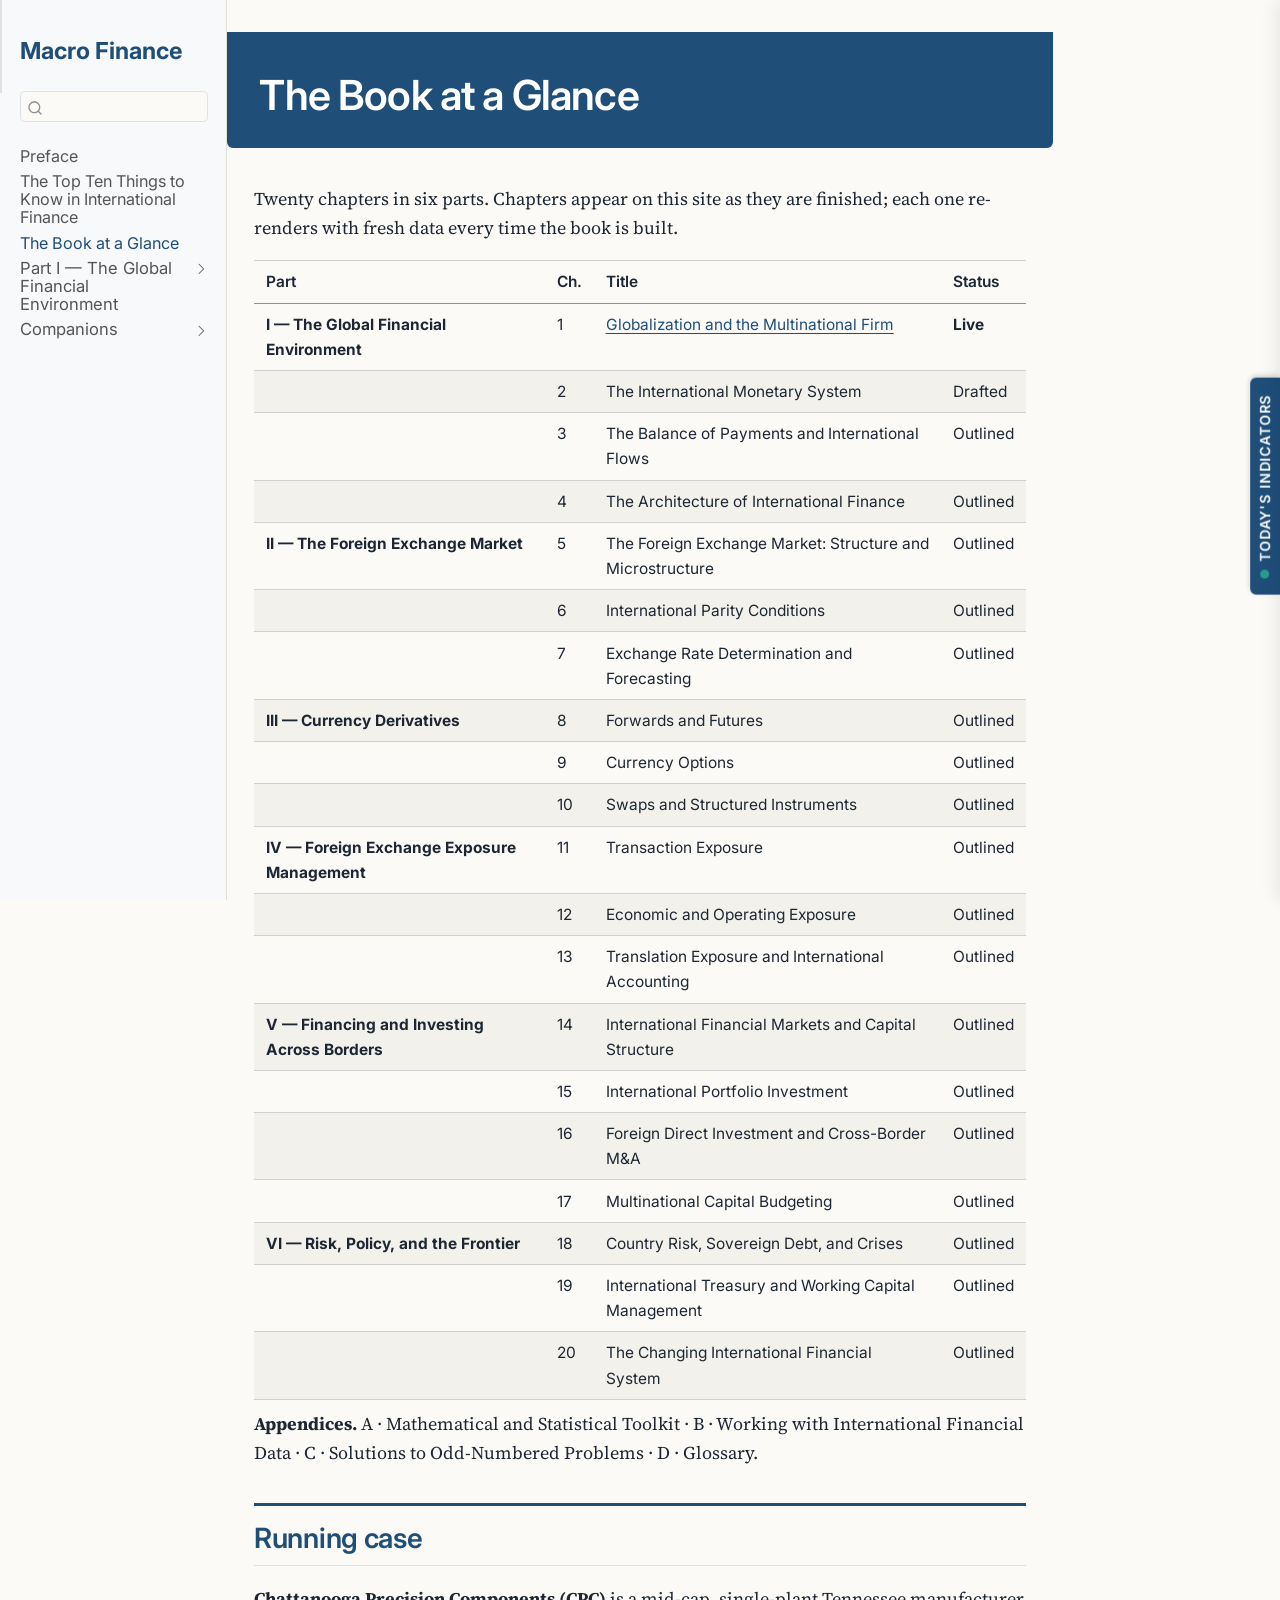
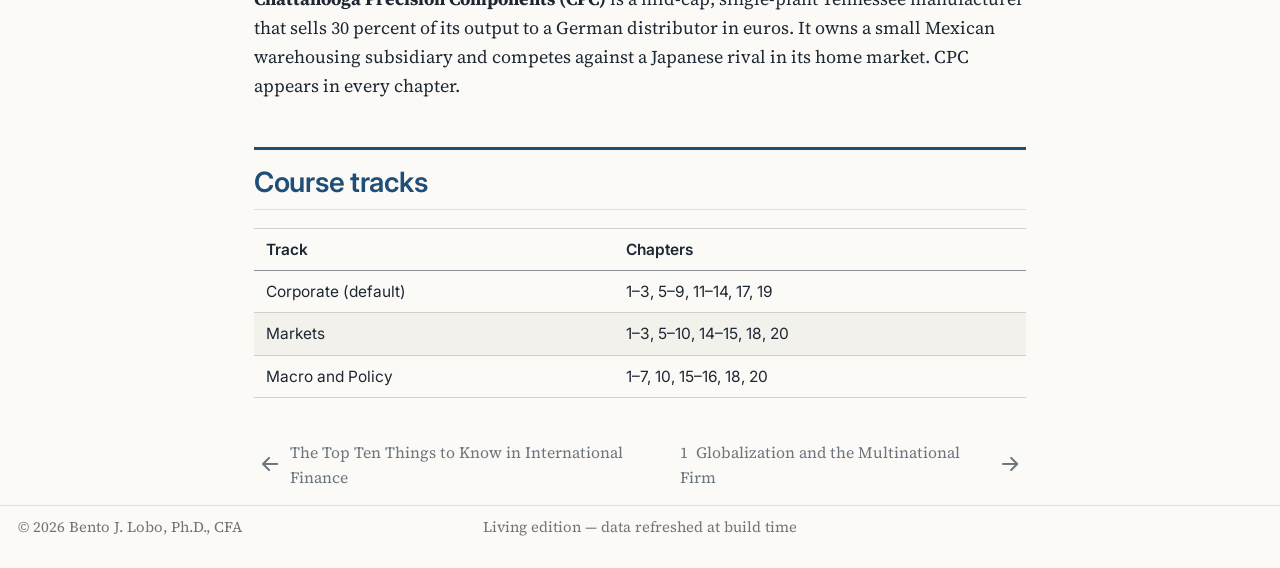
==== commit 26fdb6f8: "Built site for gh-pages" ====
--- a/contents.html
+++ b/contents.html
@@ -48,7 +48,7 @@
 <link href="site_libs/quarto-html/quarto-syntax-highlighting-63b5708e65d6cd79cd7618c58d0c21e7.css" rel="stylesheet" id="quarto-text-highlighting-styles">
 <script src="site_libs/bootstrap/bootstrap.min.js"></script>
 <link href="site_libs/bootstrap/bootstrap-icons.css" rel="stylesheet">
-<link href="site_libs/bootstrap/bootstrap-5a69d7421ec103e6927869f8fc206c29.min.css" rel="stylesheet" append-hash="true" id="quarto-bootstrap" data-mode="light">
+<link href="site_libs/bootstrap/bootstrap-8ded272303a8e57ffe0fe5f6cadaeb83.min.css" rel="stylesheet" append-hash="true" id="quarto-bootstrap" data-mode="light">
 <script id="quarto-search-options" type="application/json">{
   "location": "sidebar",
   "copy-button": false,
@@ -152,6 +152,12 @@
  <span class="menu-text" id="quarto-sidebar-section-2-label">Companions</span><i class="bi bi-chevron-right" aria-hidden="true"></i></button>
       </div>
       <ul id="quarto-sidebar-section-2" aria-labelledby="quarto-sidebar-section-2-label" class="collapse list-unstyled sidebar-section depth1 ">  
+          <li class="sidebar-item">
+  <div class="sidebar-item-container"> 
+  <a href="./companions/dossiers.html" class="sidebar-item-text sidebar-link">
+ <span class="menu-text">In the News · Dossiers</span></a>
+  </div>
+</li>
           <li class="sidebar-item">
   <div class="sidebar-item-container"> 
   <a href="./companions/ai.html" class="sidebar-item-text sidebar-link">
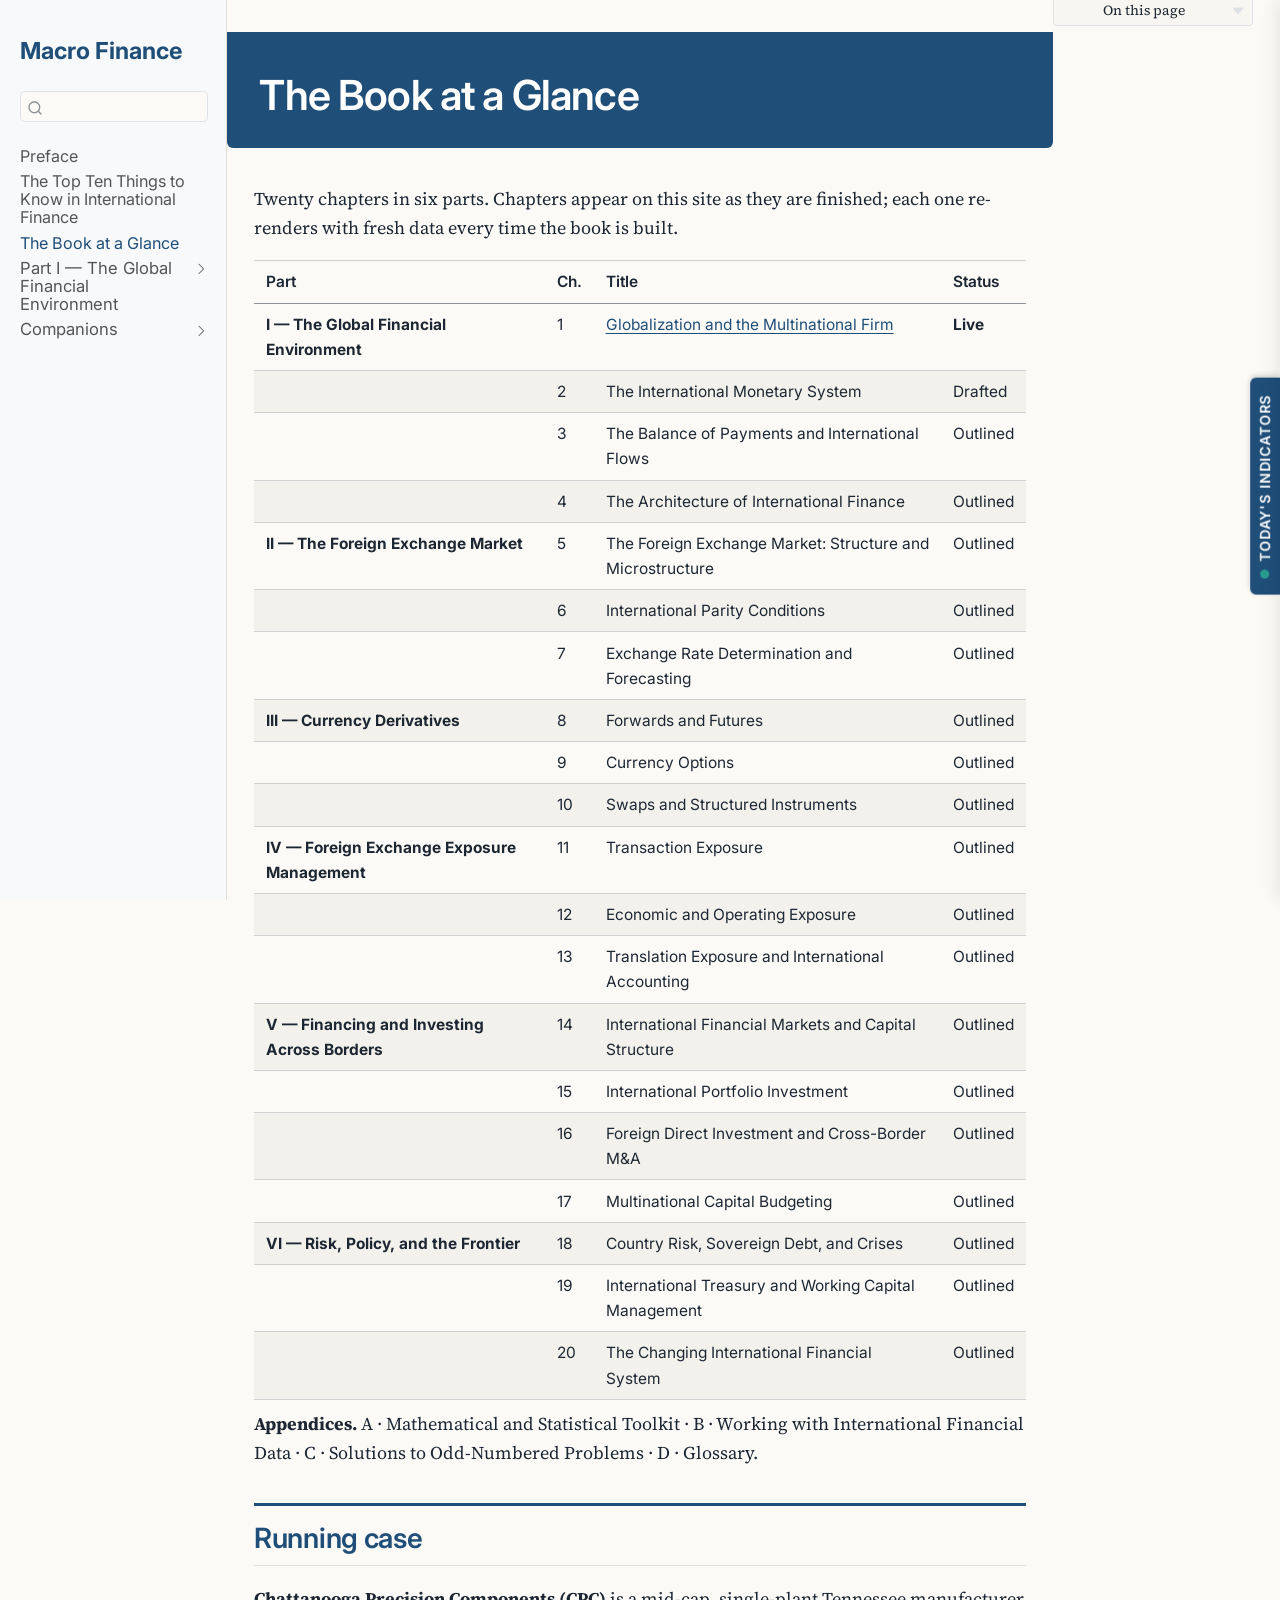
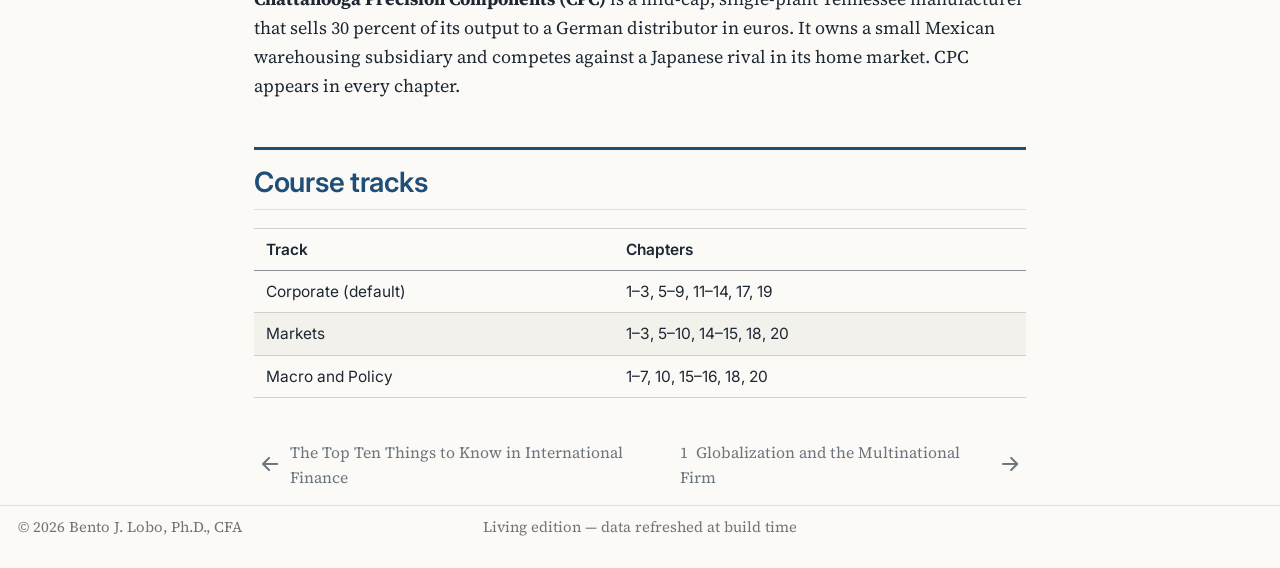
==== commit bbda8004: "Built site for gh-pages" ====
--- a/contents.html
+++ b/contents.html
@@ -48,7 +48,7 @@
 <link href="site_libs/quarto-html/quarto-syntax-highlighting-63b5708e65d6cd79cd7618c58d0c21e7.css" rel="stylesheet" id="quarto-text-highlighting-styles">
 <script src="site_libs/bootstrap/bootstrap.min.js"></script>
 <link href="site_libs/bootstrap/bootstrap-icons.css" rel="stylesheet">
-<link href="site_libs/bootstrap/bootstrap-8ded272303a8e57ffe0fe5f6cadaeb83.min.css" rel="stylesheet" append-hash="true" id="quarto-bootstrap" data-mode="light">
+<link href="site_libs/bootstrap/bootstrap-5a69d7421ec103e6927869f8fc206c29.min.css" rel="stylesheet" append-hash="true" id="quarto-bootstrap" data-mode="light">
 <script id="quarto-search-options" type="application/json">{
   "location": "sidebar",
   "copy-button": false,
